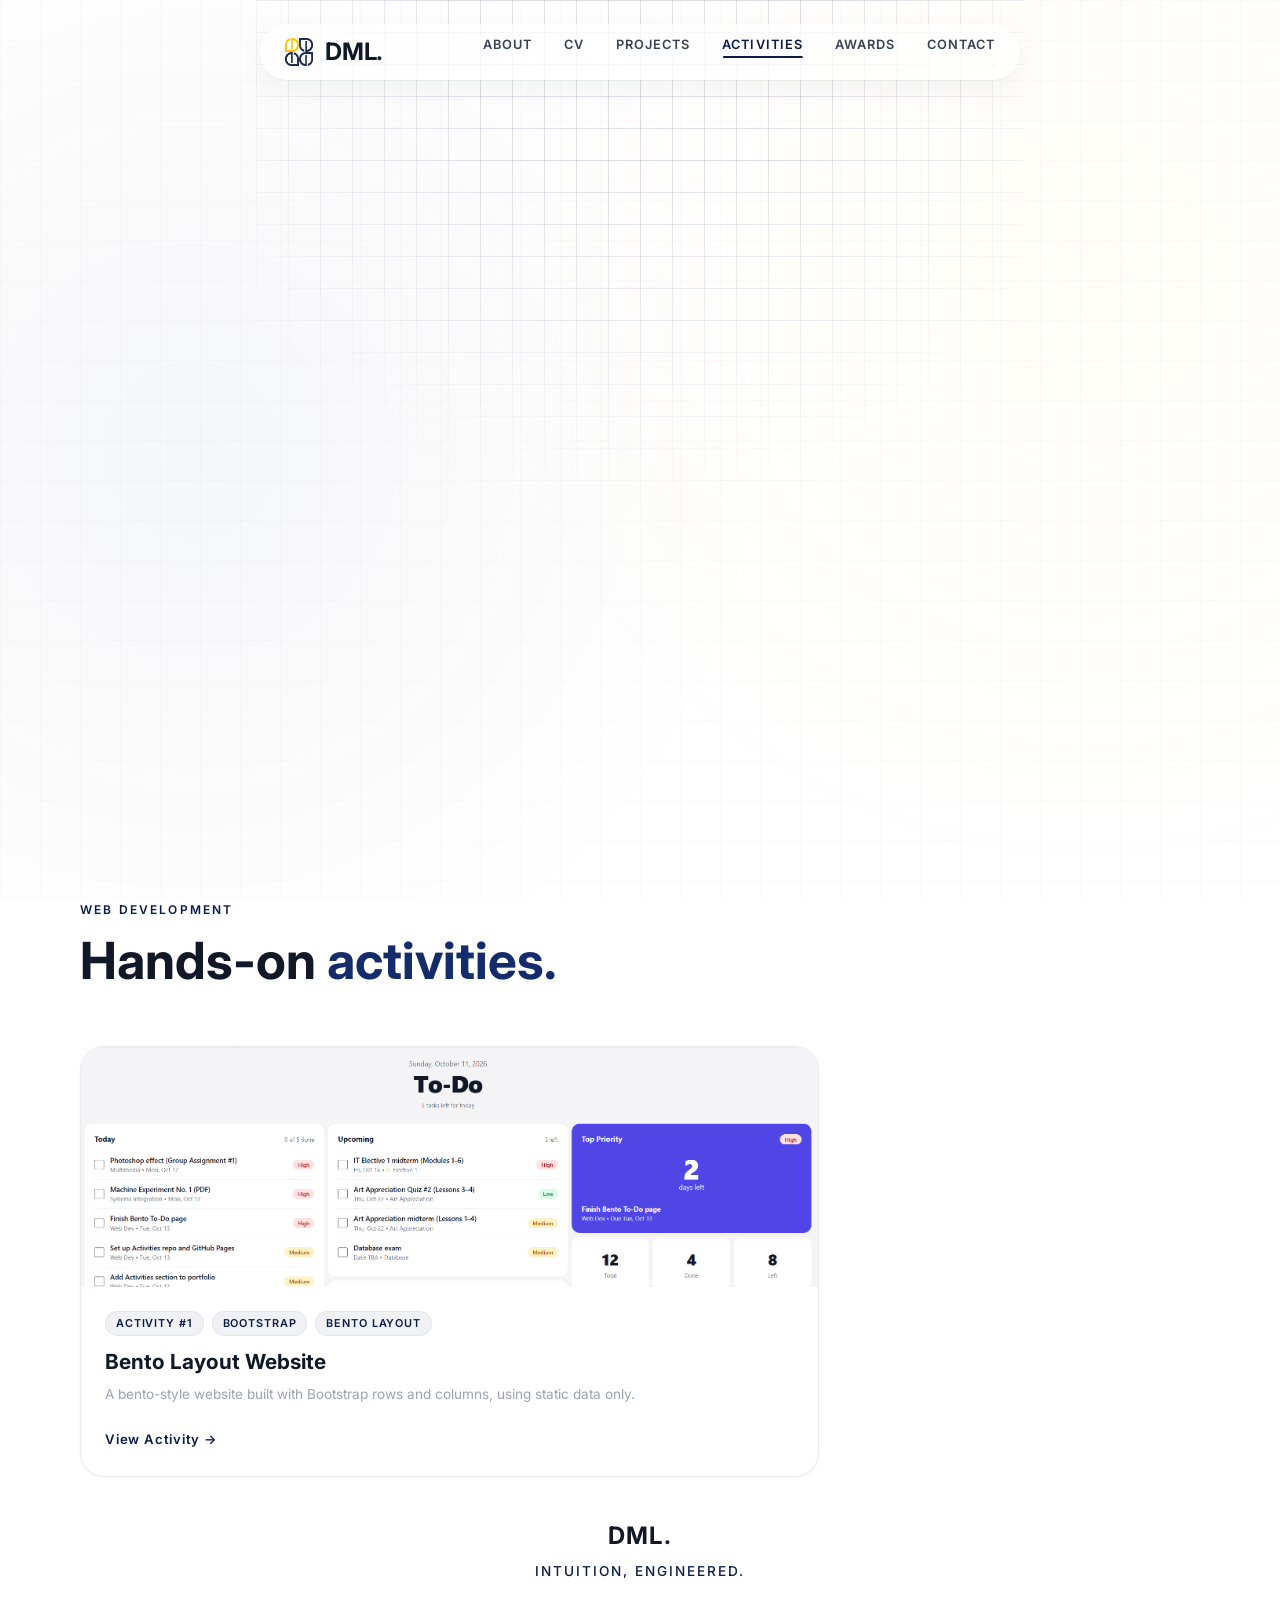
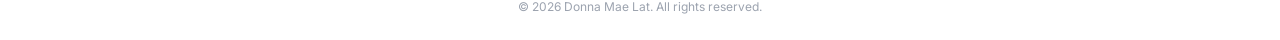
==== activities.html @ 6288c573 "remove unused code" ====
<!DOCTYPE html>
<html lang="en">
<head>
  <meta charset="UTF-8" />
  <meta name="viewport" content="width=device-width, initial-scale=1.0" />
  <link rel="icon" type="image/png" href="assets/img/logo.png">
  <title>Activities — Donna Mae Lat</title>
  <link rel="preconnect" href="https://fonts.googleapis.com" />
  <link rel="preconnect" href="https://fonts.gstatic.com" crossorigin />
  <link href="https://fonts.googleapis.com/css2?family=Inter:wght@300;400;500;600;700&family=Poppins:wght@300;400;500;600&display=swap" rel="stylesheet" />
  <link href="https://cdn.jsdelivr.net/npm/bootstrap@5.3.8/dist/css/bootstrap.min.css" rel="stylesheet" integrity="sha384-sRIl4kxILFvY47J16cr9ZwB07vP4J8+LH7qKQnuqkuIAvNWLzeN8tE5YBujZqJLB" crossorigin="anonymous">
  <link rel="stylesheet" href="assets/css/style.css" />
  <style>
    #activities {
      min-height: 100vh;
      background: transparent;
    }
    #activities .tab-corner-grid {
      height: 100%;
    }
    .footer { border-top: none; }
  </style>
</head>
<body class="fade-in-page">

  <div id="navbar-placeholder"></div>

  

  <!-- Activities Section -->
  <section class="projects" id="activities" style="position: relative; overflow: hidden; padding-top: 188px;"></section>
    <div class="tab-corner-grid grid-top-center"></div>
    <div class="container" style="position: relative; z-index: 1;">
      <div class="section-header text-start reveal-left">
        <p class="section-eyebrow">Web Development</p>
        <h2 class="section-heading">Hands-on <em>activities.</em></h2>
      </div>

      <div class="projects-fan" id="activitiesFan">

        <!-- Activity 1 -->
        <div class="bento-1 project-card-wrap">
          <div class="project-card h-100 reveal-bottom">
            <div class="project-card-img">
                <img src="assets/img/bento-todo.png" alt="Bento To-Do preview" class="w-100 h-100" style="min-height: 220px; object-fit: cover; object-position: top;">
            </div>
            <div class="project-card-body">
              <div class="project-tags">
                <span class="tag">Activity #1</span>
                <span class="tag">Bootstrap</span>
                <span class="tag">Bento Layout</span>
              </div>
              <h3 class="project-title">Bento Layout Website</h3>
              <p class="project-desc">A bento-style website built with Bootstrap rows and columns, using static data only.</p>
              <a href="https://donnamaelat.github.io/web-dev-activities/Bento-Layout/" target="_blank" rel="noopener" class="project-link">View Activity →</a>
              
            </div>
          </div>
        </div>

      </div>

      
    </div>
  </section>

  <footer class="footer">
    <div class="container footer-inner">
      <span class="footer-logo">DML<span>.</span></span>
      <p class="footer-tag">Intuition, Engineered.</p>
      <p class="footer-copy">© 2026 Donna Mae Lat. All rights reserved.</p>
    </div>
  </footer>

  <script src="https://cdn.jsdelivr.net/npm/bootstrap@5.3.8/dist/js/bootstrap.bundle.min.js" integrity="sha384-FKyoEForCGlyvwx9Hj09JcYn3nv7wiPVlz7YYwJrWVcXK/BmnVDxM+D2scQbITxI" crossorigin="anonymous"></script>
  <script src="assets/js/script.js"></script>
</body>
</html>
---- assets/css/style.css ----
:root {
  --bg:          #FFFFFF;
  --bg-2:        #FAFBFC;
  --bg-glass:    rgba(255,255,255,0.8);
  --accent:      #0B1B4A;
  --accent-mid:  #152C6B;
  --accent-dim:  rgba(11,27,74,0.06);
  --accent-glow: rgba(11,27,74,0.12);
  --text:        #111827;
  --text-mid:    #374151;
  --text-muted:  #9CA3AF;
  --border:      rgba(27,58,92,0.10);
  --border-soft: rgba(0,0,0,0.04);
  --shadow-low:  0 1px 3px rgba(0,0,0,0.04);
  --shadow-mid:  0 4px 20px rgba(0,0,0,0.06);
  --shadow-high: 0 12px 40px rgba(0,0,0,0.08);
  --radius-sm:   8px;
  --radius-md:   16px;
  --radius-lg:   24px;
  --radius-xl:   32px;
  --blur:        blur(20px);
  --blur-sm:     blur(10px);
  --font-display:'Inter', 'Poppins', sans-serif;
  --font-body:   'Inter', 'Poppins', sans-serif;
  --ease-out:    cubic-bezier(0.16, 1, 0.3, 1);
  --ease-spring: cubic-bezier(0.34, 1.56, 0.64, 1);
}

*, *::before, *::after { box-sizing: border-box; margin: 0; padding: 0; }
html { scroll-behavior: smooth; font-size: 16px; overflow-x: hidden; }
body {
  background: var(--bg);
  color: var(--text);
  font-family: var(--font-body);
  line-height: 1.6;
}
body::before {
  content: '';
  position: fixed;
  inset: 0;
  z-index: -3;
  background: 
    radial-gradient(circle at 15% 50%, rgba(11, 27, 74, 0.04), transparent 50%),
    radial-gradient(circle at 85% 30%, rgba(250, 204, 21, 0.03), transparent 50%);
  pointer-events: none;
}
body::after {
  content: '';
  position: fixed;
  inset: 0;
  z-index: -2;
  background-image: 
    linear-gradient(rgba(11, 27, 74, 0.02) 1px, transparent 1px),
    linear-gradient(90deg, rgba(11, 27, 74, 0.02) 1px, transparent 1px);
  background-size: 40px 40px;
  pointer-events: none;
}
img { display: block; max-width: 100%; }
a { text-decoration: none; color: inherit; }
ul { list-style: none; }

.container {
  max-width: 1200px;
  margin: 0 auto;
  padding: 0 40px;
}

.btn-primary {
  display: inline-flex;
  align-items: center;
  gap: 8px;
  padding: 14px 32px;
  background: var(--accent);
  color: #fff;
  font-family: var(--font-body);
  font-size: .875rem;
  font-weight: 500;
  letter-spacing: .04em;
  border-radius: var(--radius-sm);
  border: none;
  cursor: pointer;
  transition: all 0.4s cubic-bezier(0.2, 0.8, 0.2, 1);
  box-shadow: 0 4px 16px rgba(10,31,59,.20);
  position: relative;
  overflow: hidden;
}
.btn-primary::after {
  content: '';
  position: absolute;
  top: 0; left: -100%;
  width: 50%; height: 100%;
  background: linear-gradient(to right, rgba(255,255,255,0) 0%, rgba(255,255,255,0.2) 50%, rgba(255,255,255,0) 100%);
  transform: skewX(-25deg);
  transition: all 0.6s ease;
}
.btn-primary:hover::after {
  left: 150%;
}
.btn-primary:hover {
  transform: translateY(-4px) scale(1.02);
  box-shadow: 0 12px 32px rgba(10,31,59,.40);
  background: #132E54;
}
.btn-primary:active { transform: translateY(1px) scale(0.98); }

.btn-ghost {
  display: inline-flex;
  align-items: center;
  gap: 8px;
  padding: 14px 32px;
  background: transparent;
  color: var(--text-mid);
  font-family: var(--font-body);
  font-size: .875rem;
  font-weight: 500;
  letter-spacing: .04em;
  border-radius: var(--radius-sm);
  border: 1.5px solid var(--border);
  cursor: pointer;
  transition: all 0.4s cubic-bezier(0.2, 0.8, 0.2, 1);
  position: relative;
  overflow: hidden;
  z-index: 1;
}
.btn-ghost::before {
  content: '';
  position: absolute;
  top: 0; left: 0; right: 0; bottom: 0;
  background: var(--accent);
  z-index: -1;
  transform: scaleY(0);
  transform-origin: bottom;
  transition: transform 0.4s cubic-bezier(0.2, 0.8, 0.2, 1);
}
.btn-ghost:hover {
  border-color: var(--accent);
  color: #fff;
  transform: translateY(-4px) scale(1.02);
  box-shadow: 0 8px 24px rgba(10,31,59,.20);
}
.btn-ghost:hover::before {
  transform: scaleY(1);
}
.btn-ghost:active { transform: translateY(1px) scale(0.98); }

.btn-full { width: 100%; justify-content: center; }

@media (min-width: 768px) {
  .w-md-auto {
    width: auto !important;
  }
}
@media (max-width: 576px) {
  .btn-primary.w-100,
  .btn-ghost.w-100 {
    justify-content: center;
    text-align: center;
  }
}

.section-eyebrow {
  font-size: .75rem;
  font-weight: 600;
  letter-spacing: .18em;
  text-transform: uppercase;
  color: var(--accent);
  margin-bottom: 12px;
}
.section-heading {
  font-family: var(--font-display);
  font-size: clamp(2rem, 4vw, 3.25rem);
  font-weight: 700;
  line-height: 1.15;
  color: var(--text);
  margin-bottom: 20px;
}
.section-heading em {
  font-style: normal;
  color: var(--accent-mid);
}
.section-sub {
  font-size: 1rem;
  color: var(--text-muted);
  max-width: 520px;
  margin: 0 auto;
}
.section-header {
  text-align: center;
  margin-bottom: 56px;
}

.navbar {
  position: fixed;
  top: 24px;
  left: 50%;
  transform: translateX(-50%);
  width: calc(100% - 48px);
  max-width: 760px;
  z-index: 1000;
  padding: 0 24px;
  height: 56px;
  display: flex;
  align-items: center;
  background: rgba(255, 255, 255, 0.75);
  backdrop-filter: blur(24px);
  -webkit-backdrop-filter: blur(24px);
  border-radius: 100px;
  box-shadow: 0 8px 32px rgba(10, 31, 59, 0.06), 0 1px 2px rgba(10, 31, 59, 0.04);
  border: 1px solid rgba(255, 255, 255, 0.6);
  transition: all .4s cubic-bezier(0.2, 0.8, 0.2, 1);
  box-sizing: border-box;
}
.navbar.scrolled {
  background: rgba(255, 255, 255, 0.9);
  box-shadow: 0 16px 40px rgba(10, 31, 59, 0.08), 0 1px 3px rgba(10, 31, 59, 0.03);
  border: 1px solid rgba(255, 255, 255, 0.8);
}
.nav-inner {
  width: 100%;
  max-width: 100%;
  margin: 0 auto;
  display: flex;
  align-items: center;
  justify-content: space-between;
  overflow: hidden;
}
.nav-logo {
  font-family: var(--font-display);
  font-size: 1.5rem;
  font-weight: 700;
  color: var(--text);
  letter-spacing: -.01em;
  display: flex;
  align-items: center;
  gap: 12px;
}
.nav-logo-img {
  height: 28px;
  width: auto;
  object-fit: contain;
}
.nav-logo-dot { color: var(--accent); }
.nav-links {
  display: flex;
  gap: 32px;
}
.nav-links a {
  font-size: .8rem;
  font-weight: 600;
  letter-spacing: .08em;
  text-transform: uppercase;
  color: var(--text-mid);
  transition: all 0.3s ease;
  position: relative;
}
.nav-links a::after {
  content: '';
  position: absolute;
  bottom: -6px; left: 50%;
  transform: translateX(-50%);
  width: 0; height: 2px;
  background: var(--accent);
  transition: width .3s cubic-bezier(0.2, 0.8, 0.2, 1);
  border-radius: 2px;
}
.nav-links a:hover,
.nav-links a.active {
  color: var(--accent);
}
.nav-links a:hover::after,
.nav-links a.active::after {
  width: 100%;
}
.nav-hamburger {
  display: none;
  flex-direction: column;
  gap: 5px;
  background: none;
  border: none;
  cursor: pointer;
  padding: 4px;
}
.nav-hamburger span {
  display: block;
  width: 24px; height: 2px;
  background: var(--text);
  border-radius: 2px;
  transition: .25s;
}

.mobile-nav {
  position: fixed;
  inset: 0;
  background: var(--bg);
  z-index: 200;
  display: flex;
  flex-direction: column;
  align-items: center;
  justify-content: center;
  gap: 32px;
  transform: translateX(100%);
  transition: transform .4s var(--ease-out);
}
.mobile-nav.open { transform: translateX(0); }
.mobile-nav ul { display: flex; flex-direction: column; align-items: center; gap: 28px; }
.mobile-nav a {
  font-family: var(--font-display);
  font-size: 2rem;
  font-weight: 700;
  color: var(--text);
  transition: color .2s;
}
.mobile-nav a:hover { color: var(--accent); }
.mobile-nav-close {
  position: absolute;
  top: 24px; right: 32px;
  background: none;
  border: none;
  font-size: 1.5rem;
  cursor: pointer;
  color: var(--text-mid);
}

.hero {
  min-height: 100vh;
  padding: 120px 40px 80px;
  position: relative;
  overflow: visible;
  display: flex;
  align-items: center;
  z-index: 100;
  background: var(--bg);
}
.hero-bg-wrapper {
  position: absolute;
  inset: 0;
  overflow: hidden;
  z-index: 0;
  -webkit-mask-image: linear-gradient(to bottom, black 80%, transparent 100%);
  mask-image: linear-gradient(to bottom, black 80%, transparent 100%);
}
.hero-parallax-bg {
  position: absolute;
  inset: -80px;
  background: radial-gradient(ellipse 70% 80% at 15% 90%, rgba(40, 110, 220, 0.15) 0%, rgba(10, 35, 90, 0.08) 50%, transparent 80%);
  will-change: transform;
}
.hero-parallax-bg::after {
  display: none;
}
@keyframes floatOrb {
  0% { transform: translate(-50%, 0) scale(1); }
  100% { transform: translate(-60%, 15%) scale(1.1); }
}

.hero-particles {
  position: absolute;
  inset: 0;
  pointer-events: none;
}
.particle {
  display: none;
}

.hero-content {
  position: relative;
  z-index: 1;
  max-width: 1200px;
  margin: 0 auto;
  width: 100%;
  display: grid;

  align-items: center;
  gap: 64px;
}
.hero-eyebrow {
  font-size: .75rem;
  font-weight: 600;
  letter-spacing: .18em;
  text-transform: uppercase;
  color: var(--accent);
  margin-bottom: 16px;
}
.hero-heading {
  font-family: 'Bebas Neue', var(--font-display);
  font-size: clamp(4.5rem, 10vw, 8.5rem);
  font-weight: 400; 
  line-height: 0.85; 
  text-transform: uppercase;
  color: var(--text);
  margin-bottom: 24px;
  letter-spacing: 0.02em;
}
.hero-heading em {
  font-style: normal;
  color: var(--accent);
}
.hero-sub {
  font-size: 1.05rem;
  color: var(--text-mid);
  max-width: 420px;
  line-height: 1.7;
  margin-bottom: 40px;
}
.hero-ctas {
  display: flex;
  gap: 16px;
  flex-wrap: wrap;
}

.hero-scroll-indicator {
  position: absolute;
  bottom: 40px;
  left: 50%;
  transform: translateX(-50%);
  font-family: var(--font-body);
  font-size: 0.75rem;
  font-weight: 500;
  letter-spacing: 0.15em;
  color: var(--text);
  opacity: 0.3;
  text-transform: uppercase;
  animation: bounceScroll 2s infinite ease-in-out;
  pointer-events: none;
}
@keyframes bounceScroll {
  0%, 100% { transform: translate(-50%, 0); }
  50% { transform: translate(-50%, 8px); }
}

@media (max-width: 991px), (max-height: 780px) {
  .hero-scroll-indicator {
    display: none;
  }
}

.hero-right {
  display: flex;
  justify-content: center;
  align-items: center;
  position: relative;
}
.hero-grid-bg {
  position: absolute;
  top: 50%; left: 45%;
  transform: translate(-50%, -50%);
  width: 110%; height: 90%;
  background-image: 
    linear-gradient(rgba(11, 27, 74, 0.1) 1px, transparent 1px),
    linear-gradient(90deg, rgba(11, 27, 74, 0.1) 1px, transparent 1px);
  background-size: 32px 32px;
  mask-image: radial-gradient(ellipse at center, black 25%, transparent 65%);
  -webkit-mask-image: radial-gradient(ellipse at center, black 25%, transparent 65%);
  pointer-events: none;
  z-index: 0;
}
.hero-corner-grid {
  position: absolute;
  top: 0; right: 0;
  width: 50vw; height: 60vh;
  background-image: 
    linear-gradient(rgba(11, 27, 74, 0.25) 1px, transparent 1px),
    linear-gradient(90deg, rgba(11, 27, 74, 0.25) 1px, transparent 1px);
  background-size: 32px 32px;
  mask-image: radial-gradient(circle at top right, black 15%, transparent 70%);
  -webkit-mask-image: radial-gradient(circle at top right, black 15%, transparent 70%);
  pointer-events: none;
  z-index: 1;
}
.hero-corner-grid-left {
  position: absolute;
  top: 0; left: 0;
  width: 40vw; height: 50vh;
  background-image: 
    linear-gradient(rgba(11, 27, 74, 0.2) 1px, transparent 1px),
    linear-gradient(90deg, rgba(11, 27, 74, 0.2) 1px, transparent 1px);
  background-size: 32px 32px;
  mask-image: radial-gradient(circle at top left, black 15%, transparent 70%);
  -webkit-mask-image: radial-gradient(circle at top left, black 15%, transparent 70%);
  pointer-events: none;
  z-index: 1;
}

.tab-corner-grid {
  position: absolute;
  width: 60vw; height: 70vh;
  background-image: 
    linear-gradient(rgba(11, 27, 74, 0.25) 1px, transparent 1px),
    linear-gradient(90deg, rgba(11, 27, 74, 0.25) 1px, transparent 1px);
  background-size: 32px 32px;
  pointer-events: none;
  z-index: 0;
}
.grid-top-left {
  top: 0; left: 0;
  mask-image: radial-gradient(circle at top left, black 25%, transparent 70%);
  -webkit-mask-image: radial-gradient(circle at top left, black 25%, transparent 70%);
}
.grid-top-center {
  top: 0; left: 50%;
  transform: translateX(-50%);
  mask-image: radial-gradient(circle at top, black 25%, transparent 70%);
  -webkit-mask-image: radial-gradient(circle at top, black 25%, transparent 70%);
  background-image: 
    linear-gradient(rgba(11, 27, 74, 0.12) 1px, transparent 1px),
    linear-gradient(90deg, rgba(11, 27, 74, 0.12) 1px, transparent 1px);
}
.grid-bottom-right {
  bottom: 0; right: 0;
  mask-image: radial-gradient(circle at bottom right, black 15%, transparent 70%);
  -webkit-mask-image: radial-gradient(circle at bottom right, black 15%, transparent 70%);
}
.grid-bottom-left {
  bottom: 0; left: 0;
  mask-image: radial-gradient(circle at bottom left, black 15%, transparent 70%);
  -webkit-mask-image: radial-gradient(circle at bottom left, black 15%, transparent 70%);
}
.grid-center-right {
  top: 50%; right: 0;
  transform: translateY(-50%);
  height: 120vh;
  mask-image: radial-gradient(ellipse at center right, black 10%, transparent 60%);
  -webkit-mask-image: radial-gradient(ellipse at center right, black 10%, transparent 60%);
}
.physics-container {
  position: relative;
  width: 100%;
  height: 500px;
  display: flex;
  justify-content: center;
  align-items: flex-start;
  overflow: visible;
  z-index: 10;
  pointer-events: none;
  transform-origin: top center;
  will-change: transform;
}

@keyframes badgeEntrance {
  0% {
    opacity: 0;
    transform: translateY(-8vh) scale(var(--badge-scale, 1));
  }
  60% {
    opacity: 1;
    transform: translateY(1.5vh) scale(var(--badge-scale, 1));
  }
  100% {
    opacity: 1;
    transform: translateY(0) scale(var(--badge-scale, 1));
  }
}
.badge-entrance {
  animation: badgeEntrance 1s cubic-bezier(0.16, 1, 0.3, 1) 0.5s both;
  animation-fill-mode: both;
}
.physics-container canvas {
  position: absolute;
  top: -200px;
  left: 0px;
  z-index: 1; 
  pointer-events: none;
}

.lace {
  opacity: 1;
  visibility: visible;
  animation-fill-mode: forwards;
  z-index: 1;
  position: absolute;
  top: -200px;
  left: 0px;
}

.lace.animate {
  animation: laceFadeIn 1s cubic-bezier(0.16, 1, 0.3, 1) 0.5s forwards;
}

@keyframes laceFadeIn {
  0% {
    opacity: 0;
  }
  100% {
    opacity: 1;
  }
}
.physical-id-card {
  position: absolute;
  top: 0;
  left: 0;
  width: 250px;
  height: 375px;
  background: radial-gradient(circle at 10% 20%, rgba(18, 97, 163, 1) 0%, transparent 40%),
              radial-gradient(circle at 90% 80%, rgba(26, 172, 219, 1) 0%, transparent 40%),
              linear-gradient(135deg, #061c3b 0%, #020a16 100%);
  border: 8px solid #181818;
  border-radius: 16px;
  box-sizing: border-box;
  box-shadow: 0 20px 40px rgba(10,31,59,0.3), inset 0 2px 10px rgba(0,0,0,0.2);
  display: flex;
  flex-direction: column;
  overflow: hidden;
  z-index: 2;
  cursor: grab;
  user-select: none;
  -webkit-user-drag: none;
  transform-style: preserve-3d;
  will-change: transform;
  pointer-events: auto;
  transform-origin: center center;
}

.physical-id-card::after {
  content: '';
  position: absolute;
  top: -100%; left: -100%; right: -100%; bottom: -100%; 
  background: radial-gradient(circle at center, rgba(255,255,255,0.15) 0%, transparent 50%);
  transform: translate(var(--glare-x, 0%), var(--glare-y, 0%));
  pointer-events: none;
  opacity: 1; 
  mix-blend-mode: color-dodge;
}

.id-card-hole {
  position: absolute;
  top: 8px;
  left: 50%;
  transform: translateX(-50%);
  width: 20px;
  height: 6px;
  background: var(--bg-2);
  box-shadow: inset 0 2px 4px rgba(0,0,0,0.15);
  z-index: 10;
  border-radius: 0;
}
.id-bg-watermark {
  position: absolute;
  top: 10px;
  right: -60px;
  width: 250px;
  opacity: 0.04;
  pointer-events: none;
  z-index: 0;
  transform: rotate(-10deg);
  filter: brightness(0) invert(1);
  mix-blend-mode: overlay;
}
.id-content {
  position: relative;
  z-index: 1;
  width: 100%;
  height: 100%;
  display: flex;
  flex-direction: column;
}
.id-top {
  padding: 35px 0 15px 0;
  display: flex;
  justify-content: center;
  align-items: center;
  background: transparent;
  border: none;
}
.id-top-logo {
  height: 52px;
  width: auto;
  filter: brightness(0) invert(1);
}
.id-middle {
  flex: 1;
  display: flex;
  flex-direction: column;
  align-items: center;
  text-align: center;
  padding: 0 20px;
}
.id-middle h2 {
  font-family: var(--font-display);
  font-size: 1.4rem;
  font-weight: 700;
  color: #FFFFFF;
  margin: 0;
  letter-spacing: -0.01em;
}
.id-divider {
  width: 24px;
  height: 2px;
  background: rgba(255, 255, 255, 0.4);
  margin: 10px 0;
}
.id-middle h3 {
  font-family: var(--font-body);
  font-size: 0.85rem;
  color: #63C1E6;
  font-weight: 600;
  margin: 0 0 16px 0;
}
.id-middle p {
  font-family: var(--font-body);
  font-size: 0.62rem;
  color: rgba(255, 255, 255, 0.85);
  line-height: 1.5;
  font-weight: 500;
  opacity: 0.85;
  margin: 0;
}
.id-footer {
  width: 100%;
  background: transparent;
  position: relative;
  border-top: 1px solid rgba(255, 255, 255, 0.2);
}
.id-footer-content {
  display: flex;
  flex-direction: column;
  align-items: center;
  padding: 16px 0 20px 0;
}
.id-logo {
  font-family: var(--font-display);
  font-size: 1.6rem;
  font-weight: 700;
  color: #FFFFFF;
  margin-bottom: 2px;
  letter-spacing: 0.02em;
  line-height: 1;
}
.id-year {
  font-family: var(--font-body);
  font-size: 0.65rem;
  color: rgba(255, 255, 255, 0.6);
  font-weight: 600;
  margin: 0 0 8px 0;
}
.id-globe-icon {
  margin-bottom: 4px;
}
.id-url {
  font-family: var(--font-body);
  font-size: 0.55rem;
  color: #FFFFFF;
  opacity: 0.8;
  margin: 0;
}
.float-card {
  animation: floatY 4s ease-in-out infinite;
}
@keyframes floatY {
  0%,100% { transform: translateY(0); }
  50%      { transform: translateY(-16px); }
}

.hero-scroll-hint {
  position: absolute;
  bottom: 40px; left: 50%;
  transform: translateX(-50%);
  display: flex;
  flex-direction: column;
  align-items: center;
  gap: 12px;
}
.hero-scroll-hint span {
  font-size: .7rem;
  letter-spacing: .14em;
  text-transform: uppercase;
  color: var(--text-muted);
}
.scroll-line {
  width: 1px; height: 48px;
  background: linear-gradient(to bottom, var(--accent), transparent);
  animation: scrollPulse 2s ease-in-out infinite;
}
@keyframes scrollPulse {
  0%,100% { opacity: 1; transform: scaleY(1); transform-origin: top; }
  50%      { opacity: .4; }
}

.about {
  padding: clamp(64px, 10vw, 120px) 0;
  background: var(--bg-2);
}
.about > .container-fluid {
  max-width: 1200px;
  margin: 0 auto;
}

.about-img-card {
  position: relative;
}
.about-img-frame {
  width: 100%;
  aspect-ratio: 3/4;
  max-width: 380px;
  background: linear-gradient(160deg, var(--bg), var(--bg-2));
  border-radius: var(--radius-lg);
  border: 1.5px solid var(--border);
  box-shadow: var(--shadow-mid);
  display: flex;
  align-items: center;
  justify-content: center;
  overflow: hidden;
}
@media (max-width: 767.98px) {
  .about-img-frame {
    max-width: 280px;
  }
}
.about-img-initials {
  font-family: var(--font-display);
  font-size: 5rem;
  font-weight: 700;
  color: var(--accent);
  opacity: .25;
}
.about-photo {
  width: 100%;
  height: 100%;
  object-fit: cover;
  object-position: center 5%;
  display: block;
}
.about-img-tag {
  position: absolute;
  bottom: -18px; right: 20px;
  padding: 10px 20px;
  background: var(--accent);
  color: #fff;
  border-radius: var(--radius-sm);
  font-size: .75rem;
  font-weight: 600;
  letter-spacing: .08em;
  box-shadow: var(--shadow-low);
}
.about-body {
  font-size: clamp(0.875rem, 1.5vw, 0.975rem);
  color: var(--text-mid);
  line-height: 1.8;
}
.about-stats {
  display: flex;
  flex-wrap: wrap;
  gap: 16px;
  background: rgba(255, 255, 255, 0.5);
  backdrop-filter: blur(20px);
  -webkit-backdrop-filter: blur(20px);
  border: 1px solid rgba(255, 255, 255, 0.8);
  border-radius: 24px;
  box-shadow: 0 8px 32px rgba(10, 31, 59, 0.05);
  justify-content: center;
}
@media (min-width: 768px) {
  .about-stats {
    justify-content: flex-start;
  }
}
.stat-item {
  flex: 1;
  display: flex;
  flex-direction: column;
  gap: 8px;
  position: relative;
}
.stat-item:not(:last-child)::after {
  content: '';
  position: absolute;
  right: -8px; top: 15%;
  height: 70%; width: 1px;
  background: rgba(10, 31, 59, 0.1);
}
.stat-num {
  font-family: var(--font-display);
  font-size: 2.75rem;
  font-weight: 700;
  background: linear-gradient(135deg, var(--accent), var(--text));
  -webkit-background-clip: text;
  background-clip: text;
  -webkit-text-fill-color: transparent;
  line-height: 1;
  letter-spacing: -0.02em;
}
.stat-label {
  font-size: .7rem;
  font-weight: 600;
  letter-spacing: .12em;
  text-transform: uppercase;
  color: var(--text-mid);
}

.skills {
  padding: 120px 0;
  overflow: hidden;
}
.keyboard-wrap {
  display: flex;
  justify-content: center;
  transform: translateX(-28%); 
  margin-bottom: 80px;
  perspective: 1000px;
}
.keyboard-3d-scene {
  transform: rotateX(55deg) rotateZ(-40deg);
  padding: 20px;
  background: rgba(0, 0, 0, 0.05);
  border-radius: var(--radius-lg);
  box-shadow: 20px 20px 60px rgba(0,0,0,0.05), -20px -20px 60px rgba(255,255,255,0.5);
  transition: transform 0.5s ease;
  user-select: none; 
  -webkit-user-select: none;
}
.keyboard {
  display: flex;
  flex-direction: column;
  gap: 14px;
}
.key-row {
  display: flex;
  gap: 14px;
  justify-content: center;
  position: relative;
}

.key-row:nth-child(1) { z-index: 1; }
.key-row:nth-child(2) { z-index: 2; }
.key-row:nth-child(3) { z-index: 3; }
.key-row:nth-child(4) { z-index: 4; }
.key-row:nth-child(5) { z-index: 5; }

.key {
  position: relative;
  min-width: 76px;
  height: 76px;
  padding: 0;
  display: flex;
  align-items: center;
  justify-content: center;
  border-radius: 8px;
  user-select: none;
  -webkit-user-select: none;
  cursor: pointer; 
  transition: transform 0.1s cubic-bezier(0.4, 0.0, 0.2, 1), box-shadow 0.1s cubic-bezier(0.4, 0.0, 0.2, 1);
  pointer-events: auto; 
  flex-shrink: 0; 
}

.key::after {
  content: '';
  position: absolute;
  top: 0; right: 0; bottom: -16px; left: -16px;
  z-index: -1;
  border-radius: 8px;
  background: transparent;
}
.key:active::after,
.key.pressed::after {
  top: -14px; right: -14px;
}

.key:nth-child(1) { z-index: 5; }
.key:nth-child(2) { z-index: 4; }
.key:nth-child(3) { z-index: 3; }
.key:nth-child(4) { z-index: 2; }
.key:nth-child(5) { z-index: 1; }

.key::before {
  content: '';
  position: absolute;
  top: 4px; left: 6px; right: 6px; bottom: 8px;
  border-radius: 6px;
  background: inherit;
  filter: brightness(1.15); 
  box-shadow: inset 0 3px 6px rgba(255,255,255,0.2), inset 0 -3px 6px rgba(0,0,0,0.15);
}

.key-label {
  position: relative;
  font-family: var(--font-display);
  font-size: 1.2rem;
  font-weight: 900;
  color: #fff;
  white-space: nowrap;
  z-index: 2;
  margin-top: -2px; 
}

.key-wide .key-label, .key-space .key-label {
  font-size: 0.95rem;
}
.key[data-skill="UI/UX Design"] .key-label,
.key[data-skill="Graphic Design"] .key-label,
.key[data-skill="ERD Modeling"] .key-label,
.key[data-skill="Branding"] .key-label {
  font-size: 0.8rem;
}

.key-wide { min-width: 130px; }
.key-space { min-width: 220px; }

.key-orange { background: #FF5E00; box-shadow: -1px 1px 0 #C94A00, -2px 2px 0 #C94A00, -3px 3px 0 #C94A00, -4px 4px 0 #C94A00, -5px 5px 0 #C94A00, -6px 6px 0 #C94A00, -7px 7px 0 #C94A00, -8px 8px 0 #C94A00, -9px 9px 0 #C94A00, -10px 10px 0 #C94A00, -11px 11px 0 #C94A00, -12px 12px 0 #C94A00, -13px 13px 0 #C94A00, -14px 14px 0 #C94A00, -15px 15px 0 #C94A00, -16px 16px 0 #C94A00, -25px 25px 25px rgba(0,0,0,0.3); }
.key-blue   { background: #00A6FF; box-shadow: -1px 1px 0 #0081C6, -2px 2px 0 #0081C6, -3px 3px 0 #0081C6, -4px 4px 0 #0081C6, -5px 5px 0 #0081C6, -6px 6px 0 #0081C6, -7px 7px 0 #0081C6, -8px 8px 0 #0081C6, -9px 9px 0 #0081C6, -10px 10px 0 #0081C6, -11px 11px 0 #0081C6, -12px 12px 0 #0081C6, -13px 13px 0 #0081C6, -14px 14px 0 #0081C6, -15px 15px 0 #0081C6, -16px 16px 0 #0081C6, -25px 25px 25px rgba(0,0,0,0.3); }
.key-red    { background: #FF2E2E; box-shadow: -1px 1px 0 #C92424, -2px 2px 0 #C92424, -3px 3px 0 #C92424, -4px 4px 0 #C92424, -5px 5px 0 #C92424, -6px 6px 0 #C92424, -7px 7px 0 #C92424, -8px 8px 0 #C92424, -9px 9px 0 #C92424, -10px 10px 0 #C92424, -11px 11px 0 #C92424, -12px 12px 0 #C92424, -13px 13px 0 #C92424, -14px 14px 0 #C92424, -15px 15px 0 #C92424, -16px 16px 0 #C92424, -25px 25px 25px rgba(0,0,0,0.3); }
.key-green  { background: #00B84D; box-shadow: -1px 1px 0 #00913C, -2px 2px 0 #00913C, -3px 3px 0 #00913C, -4px 4px 0 #00913C, -5px 5px 0 #00913C, -6px 6px 0 #00913C, -7px 7px 0 #00913C, -8px 8px 0 #00913C, -9px 9px 0 #00913C, -10px 10px 0 #00913C, -11px 11px 0 #00913C, -12px 12px 0 #00913C, -13px 13px 0 #00913C, -14px 14px 0 #00913C, -15px 15px 0 #00913C, -16px 16px 0 #00913C, -25px 25px 25px rgba(0,0,0,0.3); }
.key-purple { background: #8E2DE2; box-shadow: -1px 1px 0 #7023B3, -2px 2px 0 #7023B3, -3px 3px 0 #7023B3, -4px 4px 0 #7023B3, -5px 5px 0 #7023B3, -6px 6px 0 #7023B3, -7px 7px 0 #7023B3, -8px 8px 0 #7023B3, -9px 9px 0 #7023B3, -10px 10px 0 #7023B3, -11px 11px 0 #7023B3, -12px 12px 0 #7023B3, -13px 13px 0 #7023B3, -14px 14px 0 #7023B3, -15px 15px 0 #7023B3, -16px 16px 0 #7023B3, -25px 25px 25px rgba(0,0,0,0.3); }
.key-teal   { background: #00E5FF; box-shadow: -1px 1px 0 #00B4C9, -2px 2px 0 #00B4C9, -3px 3px 0 #00B4C9, -4px 4px 0 #00B4C9, -5px 5px 0 #00B4C9, -6px 6px 0 #00B4C9, -7px 7px 0 #00B4C9, -8px 8px 0 #00B4C9, -9px 9px 0 #00B4C9, -10px 10px 0 #00B4C9, -11px 11px 0 #00B4C9, -12px 12px 0 #00B4C9, -13px 13px 0 #00B4C9, -14px 14px 0 #00B4C9, -15px 15px 0 #00B4C9, -16px 16px 0 #00B4C9, -25px 25px 25px rgba(0,0,0,0.3); }
.key-teal .key-label { color: #0A152A; text-shadow: none; }
.key-black  { background: #1B1B1B; box-shadow: -1px 1px 0 #0F0F0F, -2px 2px 0 #050505, -3px 3px 0 #050505, -4px 4px 0 #050505, -5px 5px 0 #050505, -6px 6px 0 #050505, -7px 7px 0 #050505, -8px 8px 0 #050505, -9px 9px 0 #050505, -10px 10px 0 #050505, -11px 11px 0 #050505, -12px 12px 0 #050505, -13px 13px 0 #050505, -14px 14px 0 #050505, -15px 15px 0 #050505, -16px 16px 0 #050505, -25px 25px 25px rgba(0,0,0,0.5); }

.key:hover {
  z-index: 100;
}
.key:hover::before {
  filter: brightness(1.3);
  transition: filter 0.15s ease;
}

.key:active,
.key.pressed {
  transform: translate(-14px, 14px); 
  z-index: 100;
}
.key-orange:active, .key-orange.pressed { box-shadow: -1px 1px 0 #C94A00, -2px 2px 0 #C94A00, -4px 4px 8px rgba(0,0,0,0.4); }
.key-blue:active, .key-blue.pressed   { box-shadow: -1px 1px 0 #0081C6, -2px 2px 0 #0081C6, -4px 4px 8px rgba(0,0,0,0.4); }
.key-red:active, .key-red.pressed    { box-shadow: -1px 1px 0 #C92424, -2px 2px 0 #C92424, -4px 4px 8px rgba(0,0,0,0.4); }
.key-green:active, .key-green.pressed  { box-shadow: -1px 1px 0 #00913C, -2px 2px 0 #00913C, -4px 4px 8px rgba(0,0,0,0.4); }
.key-purple:active, .key-purple.pressed { box-shadow: -1px 1px 0 #7023B3, -2px 2px 0 #7023B3, -4px 4px 8px rgba(0,0,0,0.4); }
.key-teal:active, .key-teal.pressed   { box-shadow: -1px 1px 0 #00B4C9, -2px 2px 0 #00B4C9, -4px 4px 8px rgba(0,0,0,0.4); }
.key-black:active, .key-black.pressed  { box-shadow: -1px 1px 0 #0F0F0F, -2px 2px 0 #050505, -4px 4px 8px rgba(0,0,0,0.5); }

.key.selected::after {
  content: '';
  position: absolute;
  inset: -4px;
  border: 3px solid #00A6FF;
  border-radius: 16px;
  pointer-events: none;
  transform: translateZ(5px);
}

.skill-panel {
  max-width: 760px;
  margin: 0 auto;
  min-height: 110px;
  padding: 32px 40px;
  border-radius: var(--radius-lg);
  background: rgba(255, 255, 255, 0.6);
  backdrop-filter: blur(24px);
  -webkit-backdrop-filter: blur(24px);
  border: 1px solid rgba(255, 255, 255, 0.9);
  box-shadow: 
    0 12px 40px rgba(10, 31, 59, 0.08),
    inset 3px 0 4px -1px rgba(59, 130, 246, 0.7);
  display: flex;
  align-items: center;
  transition: all 0.3s ease;
  position: relative;
  overflow: hidden;
}
.skill-panel::before {
  content: '';
  position: absolute;
  top: 0; bottom: 0; left: -10px;
  width: 50px;
  background: rgba(59, 130, 246, 0.5);
  filter: blur(18px);
  z-index: 0;
  pointer-events: none;
}
.skill-panel-inner { 
  width: 100%; 
  position: relative;
  z-index: 2;
}
.skill-panel-idle {
  display: flex;
  align-items: center;
  justify-content: center;
  width: 100%;
}
.skill-panel-hint {
  font-size: .85rem;
  letter-spacing: .08em;
  color: var(--text-muted);
}
.skill-panel-active {
  display: flex;
  align-items: center;
  justify-content: space-between;
  gap: 32px;
  width: 100%;
}
.skill-name {
  font-family: var(--font-display);
  font-size: 1.7rem;
  font-weight: 800;
  background: linear-gradient(135deg, var(--accent) 0%, #3B82F6 100%);
  -webkit-background-clip: text;
  background-clip: text;
  -webkit-text-fill-color: transparent;
  margin-bottom: 8px;
}
.skill-desc {
  font-size: 0.95rem;
  color: var(--text-mid);
  line-height: 1.6;
  max-width: 380px;
}
.skill-panel-right {
  flex-shrink: 0;
  display: flex;
  flex-direction: column;
  align-items: flex-end;
  gap: 10px;
  min-width: 180px;
}
.skill-bar-wrap {
  display: flex;
  align-items: center;
  gap: 10px;
  width: 100%;
}
.skill-bar-track {
  flex: 1;
  height: 8px;
  background: rgba(10, 31, 59, 0.05);
  border-radius: 4px;
  overflow: hidden;
  box-shadow: inset 0 1px 3px rgba(0,0,0,0.05);
}
.skill-bar-fill {
  height: 100%;
  background: linear-gradient(90deg, #3B82F6, var(--accent));
  border-radius: 4px;
  width: 0%;
  transition: width 0.8s cubic-bezier(0.16, 1, 0.3, 1);
  box-shadow: 0 0 10px rgba(59, 130, 246, 0.4);
}
.skill-bar-pct {
  font-size: .85rem;
  font-weight: 700;
  color: var(--accent);
  white-space: nowrap;
}
.skill-category {
  font-size: 0.72rem;
  font-weight: 700;
  letter-spacing: 0.15em;
  text-transform: uppercase;
  color: #ffffff;
  background: var(--accent);
  padding: 6px 16px;
  border-radius: 20px;
  box-shadow: 0 4px 12px rgba(10, 31, 59, 0.15);
}

.projects {
  padding: 120px 0;
  background: var(--bg-2);
}
.projects-fan {
  display: grid;
  grid-template-columns: repeat(12, 1fr);
  gap: 24px;
}
.bento-1 { grid-column: span 8; }
.bento-2 { grid-column: span 4; }
.bento-3 { grid-column: span 5; }
.bento-4 { grid-column: span 7; }
.bento-5 { grid-column: span 7; }
.bento-6 { grid-column: span 5; }
.bento-7 { grid-column: 3 / span 8; }

@media (max-width: 991px) {
  .projects-fan {
    grid-template-columns: 1fr;
  }
  .bento-1, .bento-2, .bento-3, .bento-4, .bento-5, .bento-6, .bento-7 {
    grid-column: span 1;
  }
}

.project-card {
  background: var(--bg-glass);
  backdrop-filter: var(--blur);
  -webkit-backdrop-filter: var(--blur);
  border: 1.5px solid var(--border);
  border-radius: var(--radius-lg);
  overflow: hidden;
  box-shadow: var(--shadow-low);
  transition: all 0.5s cubic-bezier(0.2, 0.8, 0.2, 1);
  cursor: default;
  position: relative;
}
.project-card::before {
  content: '';
  position: absolute;
  top: 0; left: 0; right: 0; bottom: 0;
  border-radius: var(--radius-lg);
  box-shadow: inset 0 0 0 1.5px transparent;
  transition: box-shadow 0.5s cubic-bezier(0.2, 0.8, 0.2, 1);
  pointer-events: none;
  z-index: 10;
}
.project-card:hover {
  transform: translateY(-8px);
  box-shadow: 0 16px 40px rgba(0,0,0,0.15), 0 8px 24px rgba(0,0,0,0.10);
  border-color: rgba(0,0,0,0.2);
}
.project-card:hover::before {
  box-shadow: inset 0 0 0 1.5px rgba(0,0,0,0.1);
}

.project-card-img {
  width: 100%;
  height: 240px;
  object-fit: cover;
  transition: transform 0.6s cubic-bezier(0.2, 0.8, 0.2, 1);
}
.project-card-img-placeholder {
  width: 100%;
  height: 100%;
  display: flex;
  align-items: center;
  justify-content: center;
  font-size: 3rem;
  transition: transform 0.6s cubic-bezier(0.2, 0.8, 0.2, 1);
}
.project-card:hover .project-card-img,
.project-card:hover .project-card-img-placeholder {
  transform: scale(1.05);
}
.pc1 { background: linear-gradient(135deg, #1B3A5C15, #1B3A5C30); }
.pc2 { background: linear-gradient(135deg, #2A5A8C15, #2A5A8C30); }
.pc3 { background: linear-gradient(135deg, #3A6EA520, #3A6EA540); }
.pc4 { background: linear-gradient(135deg, #1B3A5C10, #2A5A8C25); }
.pc5 { background: linear-gradient(135deg, #21406015, #21406030); }
.pc6 { background: linear-gradient(135deg, #2F5C8F15, #2F5C8F30); }
.pc7 { background: linear-gradient(135deg, #19385515, #19385530); }

.project-card-body {
  padding: 24px;
  text-align: left;
}
.project-tags {
  display: flex;
  gap: 8px;
  flex-wrap: wrap;
  margin-bottom: 12px;
}
.tag {
  font-size: .68rem;
  font-weight: 600;
  letter-spacing: .08em;
  text-transform: uppercase;
  color: var(--accent);
  padding: 3px 10px;
  border: 1px solid var(--accent-dim);
  border-radius: 20px;
  background: var(--accent-dim);
}
.project-title {
  font-family: var(--font-display);
  font-size: 1.3rem;
  font-weight: 700;
  color: var(--text);
  margin-bottom: 8px;
  line-height: 1.3;
}
.project-desc {
  font-size: .85rem;
  color: var(--text-muted);
  line-height: 1.65;
  margin-bottom: 20px;
}
.project-link {
  font-size: .82rem;
  font-weight: 600;
  letter-spacing: .06em;
  color: var(--accent);
  transition: gap .2s;
  display: inline-flex;
  gap: 4px;
  align-items: center;
}
.project-link:hover { gap: 8px; }

.contact {
  padding: 120px 0;
  position: relative;
  overflow: hidden;
}
.contact-shapes {
  display: none;
}
.shape {
  position: absolute;
  border-radius: 50%;
  filter: blur(60px);
  opacity: .18;
}
.shape-1 {
  width: 400px; height: 400px;
  top: -100px; left: -80px;
  background: var(--accent);
  animation: shapeFloat 10s ease-in-out infinite;
}
.shape-2 {
  width: 300px; height: 300px;
  bottom: -80px; right: -60px;
  background: #2A5A8C;
  animation: shapeFloat 13s 3s ease-in-out infinite;
}
.shape-3 {
  width: 200px; height: 200px;
  top: 50%; left: 60%;
  background: #3A6EA5;
  animation: shapeFloat 8s 1.5s ease-in-out infinite;
}
@keyframes shapeFloat {
  0%,100% { transform: translate(0,0) scale(1); }
  33%      { transform: translate(30px,-20px) scale(1.05); }
  66%      { transform: translate(-20px,15px) scale(.95); }
}

.contact-wrap {
  max-width: 900px;
  margin: 0 auto;
  align-items: center;
}
.contact-sub {
  font-size: .95rem;
  color: var(--text-muted);
  line-height: 1.75;
  margin-top: 16px;
  max-width: 340px;
}

.contact-form {
  display: flex;
  flex-direction: column;
  gap: 20px;
  padding: 40px;
  background: rgba(255, 255, 255, 0.5);
  backdrop-filter: blur(20px);
  -webkit-backdrop-filter: blur(20px);
  border: 1px solid rgba(255, 255, 255, 0.8);
  border-radius: 24px;
  box-shadow: 0 8px 32px rgba(10, 31, 59, 0.05);
}

.contact-info {
  margin-top: 32px;
  display: flex;
  flex-direction: column;
  gap: 20px;
}
.info-item {
  display: flex;
  flex-direction: column;
  gap: 6px;
}
.info-label {
  font-size: 0.72rem;
  text-transform: uppercase;
  letter-spacing: 0.12em;
  color: var(--text-muted);
  font-weight: 600;
}
.info-value {
  font-size: 0.95rem;
  color: var(--text);
  font-weight: 500;
  text-decoration: none;
  line-height: 1.5;
  transition: color 0.2s ease;
}
.info-value[href]:hover {
  color: var(--accent);
}
.form-group {
  display: flex;
  flex-direction: column;
  gap: 8px;
}
.form-group label {
  font-size: .75rem;
  font-weight: 600;
  letter-spacing: .08em;
  text-transform: uppercase;
  color: var(--text-muted);
}
.form-group input,
.form-group textarea {
  padding: 14px 18px;
  background: rgba(255, 255, 255, 0.7);
  border: 1px solid rgba(10, 31, 59, 0.1);
  border-radius: var(--radius-sm);
  font-family: var(--font-body);
  font-size: .9rem;
  color: var(--text);
  outline: none;
  resize: vertical;
  transition: all 0.3s ease;
}
.form-group input::placeholder,
.form-group textarea::placeholder { color: var(--text-muted); opacity: 0.7; }
.form-group input:focus,
.form-group textarea:focus {
  background: #ffffff;
  border-color: var(--accent);
  box-shadow: inset 0 0 0 1px var(--accent);
}

.contact-socials {
  margin-top: 48px;
  display: flex;
  gap: 16px;
}
.contact-social-link {
  display: flex;
  align-items: center;
  justify-content: center;
  width: 50px;
  height: 50px;
  border-radius: 50%;
  background: var(--bg-2);
  color: var(--text-mid);
  border: 1px solid var(--border);
  transition: all 0.3s cubic-bezier(0.4, 0, 0.2, 1);
}
.contact-social-link:hover {
  background: var(--accent);
  color: #ffffff;
  transform: translateY(-4px);
  box-shadow: var(--shadow-mid);
  border-color: var(--accent);
}

.form-status {
  font-size: .85rem;
  text-align: center;
  min-height: 1.4em;
  color: var(--accent);
  font-weight: 500;
}

.footer {
  padding: 40px 0 24px;
  background: var(--bg);
  border-top: 1px solid rgba(10, 31, 59, 0.05);
}
.footer-inner {
  display: flex;
  flex-direction: column;
  align-items: center;
  justify-content: center;
  gap: 6px;
  text-align: center;
}
.footer-logo {
  font-family: var(--font-display);
  font-size: 1.5rem;
  font-weight: 700;
  color: var(--text);
  letter-spacing: 0.05em;
}
.footer-logo span { color: var(--accent); }
.footer-tag {
  font-size: .85rem;
  font-weight: 500;
  letter-spacing: .15em;
  text-transform: uppercase;
  color: var(--accent);
  margin: 0;
}
.footer-copy {
  font-size: .75rem;
  color: var(--text-muted);
  margin: 0;
  margin-top: 8px;
}

.reveal {
  opacity: 0;
  transform: translateY(20px);
  filter: blur(8px);
  transition: opacity 1.2s cubic-bezier(0.16, 1, 0.3, 1), transform 1.2s cubic-bezier(0.16, 1, 0.3, 1), filter 1.2s cubic-bezier(0.16, 1, 0.3, 1);
}
.reveal-left {
  opacity: 0;
  transform: translateX(-100vw);
  transition: opacity 1.2s cubic-bezier(0.16, 1, 0.3, 1), transform 1.2s cubic-bezier(0.16, 1, 0.3, 1);
  transition-delay: var(--delay, 0s);
}
.reveal-bottom {
  opacity: 0;
  transform: translateY(40px);
  transition: opacity 1.2s cubic-bezier(0.16, 1, 0.3, 1), transform 1.2s cubic-bezier(0.16, 1, 0.3, 1);
  transition-delay: var(--delay, 0s);
}
.reveal-right {
  opacity: 0;
  transform: translateX(40px);
  transition: opacity 1.2s cubic-bezier(0.16, 1, 0.3, 1), transform 1.2s cubic-bezier(0.16, 1, 0.3, 1);
  transition-delay: var(--delay, 0s);
}
.revealed {
  opacity: 1 !important;
  transform: translate(0,0) !important;
}

@media (max-width: 991px) {
  .hero-content {
    grid-template-columns: 1fr;
    text-align: center;
    gap: 48px;
  }
  .hero-right { order: -1; }
  .hero-sub { margin: 0 auto 40px; }
  .hero-ctas { justify-content: center; }

  .about-image-col { order: -1; }

  .navbar { padding: 0 16px; width: calc(100% - 32px); top: 16px; }
  .nav-links { display: none; }
  .nav-hamburger { display: flex; }
  .nav-logo { font-size: 1.25rem; gap: 8px; }
  .nav-logo-img { height: 24px; }

  .keyboard-3d-scene { transform: rotateX(55deg) rotateZ(-40deg) scale(0.85); }
  .key-space { min-width: 180px; }

  .physics-container {
    --badge-scale: 0.85;
    transform: scale(0.85);
    height: 55vh;
    max-height: 440px;
  }
}

@media (max-width: 600px) {
  .container { padding: 0 20px; }
  .hero { padding: 100px 20px 60px; }
  .hero-heading { font-size: 2.8rem; }

  .about, .skills, .projects, .contact { padding: 80px 0; }

  .keyboard-wrap {
    height: 250px;
    margin-bottom: 75px;
    margin-top: -20px;
    transform: translateX(-34%);
  }
  .keyboard-3d-scene {
    transform: rotateX(55deg) rotateZ(-40deg) scale(0.68);
  }
  .key-space { min-width: 140px; }
  .key-wide { min-width: 100px; }

  .about-stats { gap: 12px; }
  .stat-num { font-size: 2rem; }
  .stat-label { font-size: .65rem; }
  .skill-panel {
    padding: 20px 24px;
    min-height: auto;
  }
  .skill-panel-active {
    flex-direction: column;
    align-items: flex-start;
    gap: 16px;
  }
  .skill-name {
    font-size: 1.4rem;
    margin-bottom: 4px;
  }
  .skill-desc {
    font-size: 0.85rem;
    line-height: 1.5;
  }
  .skill-panel-right {
    min-width: unset;
    width: 100%;
    align-items: flex-start;
    gap: 12px;
  }
  .skill-bar-wrap { width: 100%; }

  .footer-inner { flex-direction: column; align-items: center; text-align: center; }

  .physics-container {
    --badge-scale: 0.65;
    transform: scale(0.65);
    height: 45vh;
    max-height: 350px;
  }
  .hero-right {
    margin-top: -5vh;
    margin-bottom: -8vh;
  }
}

@media (max-width: 576px) {
  .physics-container {
    --badge-scale: 0.6;
    transform: scale(0.6);
    height: 42vh;
    max-height: 320px;
  }
  .hero-right {
    margin-top: -6vh;
    margin-bottom: -10vh;
  }
}

@media (max-width: 420px) {
  .keyboard-wrap {
    height: 190px;
    margin-bottom: 60px;
    margin-top: -30px;
    transform: translateX(-36%);
  }
  .keyboard-3d-scene {
    transform: rotateX(55deg) rotateZ(-40deg) scale(0.55);
  }
  .physics-container {
    --badge-scale: 0.5;
    transform: scale(0.5);
    height: 38vh;
    max-height: 280px;
  }
  .hero-right {
    margin-top: -8vh;
    margin-bottom: -12vh;
  }
}

@media (prefers-reduced-motion: reduce) {
  *, *::before, *::after {
    animation-duration: .01ms !important;
    transition-duration: .01ms !important;
  }
}

.glass-modal {
  background: var(--bg-glass);
  backdrop-filter: var(--blur);
  -webkit-backdrop-filter: var(--blur);
  border: 1.5px solid var(--border);
  border-radius: var(--radius-lg);
  box-shadow: var(--shadow-high);
}
.modal-backdrop.show {
  opacity: 0.6;
}

#modalImageContainer {
  transition: all 0.4s cubic-bezier(0.2, 0.8, 0.2, 1);
}
#modalImageContainer.zoomed {
  height: auto !important;
  max-height: 75vh !important;
  overflow-y: auto !important;
  overflow-x: hidden !important;
}
#modalImageContainer.zoomed img {
  height: auto !important;
  width: 100% !important;
  object-fit: unset !important;
}
#modalImageContainer.zoomed .carousel,
#modalImageContainer.zoomed .carousel-inner,
#modalImageContainer.zoomed .carousel-item {
  height: auto !important;
}

/* --- CUSTOM SCROLLBAR --- */
::-webkit-scrollbar {
  width: 8px;
}
::-webkit-scrollbar-track {
  background: #020a16;
}
::-webkit-scrollbar-thumb {
  background: #1aacdb;
  border-radius: 4px;
}
::-webkit-scrollbar-thumb:hover {
  background: #1261a3;
}

/* --- PAGE TRANSITION --- */
.fade-in-page {
  animation: pageFadeIn 0.8s cubic-bezier(0.2, 0.8, 0.2, 1) forwards;
  opacity: 0;
}

@keyframes pageFadeIn {
  from {
    opacity: 0;
  }
  to {
    opacity: 1;
  }
}

.glass-modal .project-desc {
  color: var(--text-mid) !important;
}
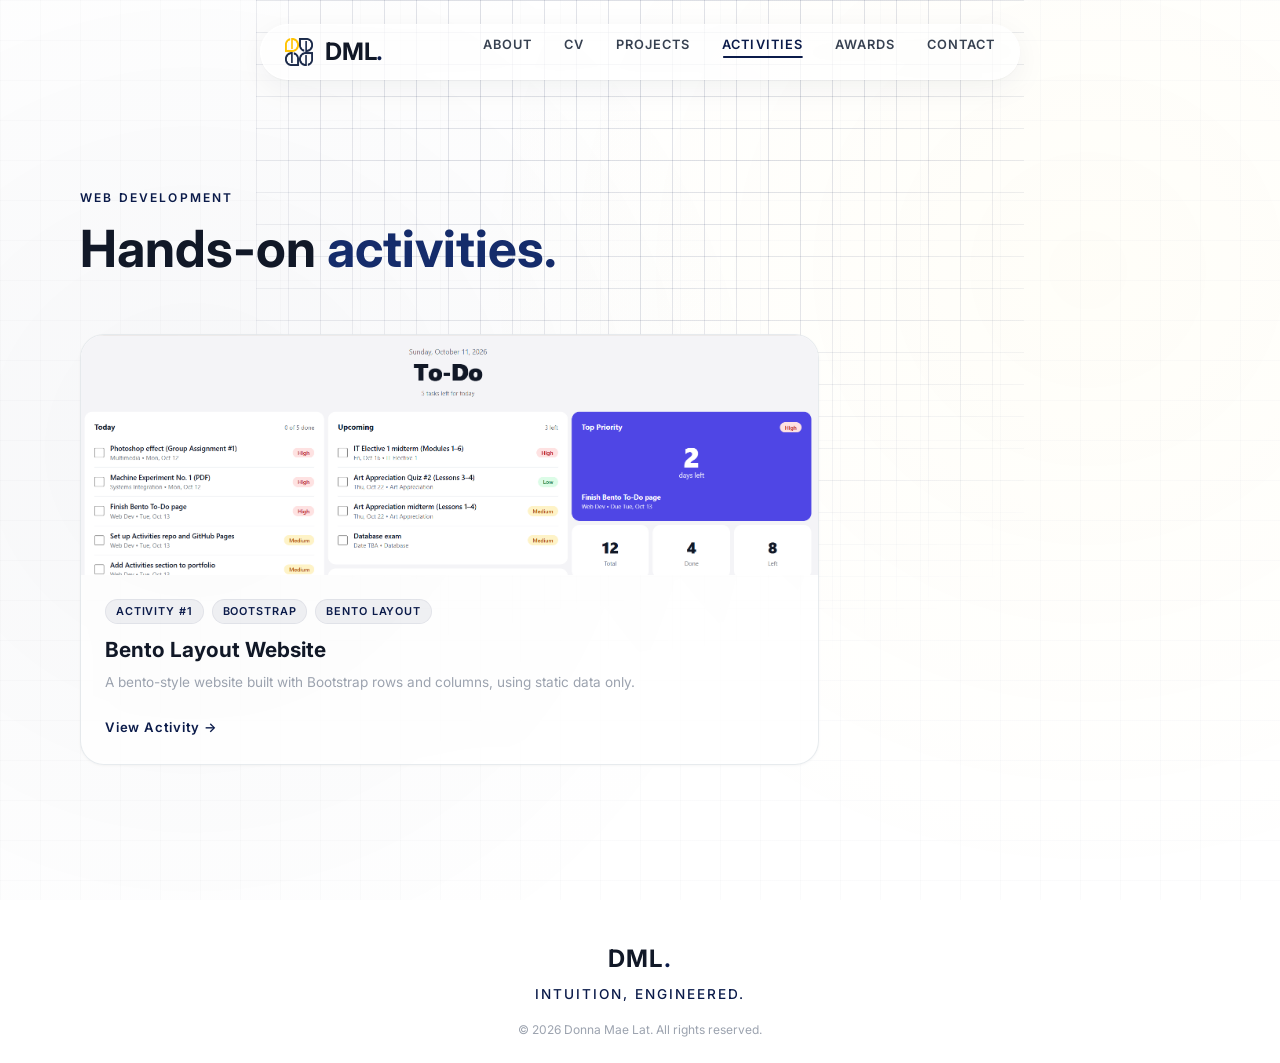
==== commit eb98e433: "fix: remove stray </section> in activities page" ====
--- a/activities.html
+++ b/activities.html
@@ -28,7 +28,7 @@
   
 
   <!-- Activities Section -->
-  <section class="projects" id="activities" style="position: relative; overflow: hidden; padding-top: 188px;"></section>
+  <section class="projects" id="activities" style="position: relative; overflow: hidden; padding-top: 188px;">
     <div class="tab-corner-grid grid-top-center"></div>
     <div class="container" style="position: relative; z-index: 1;">
       <div class="section-header text-start reveal-left">
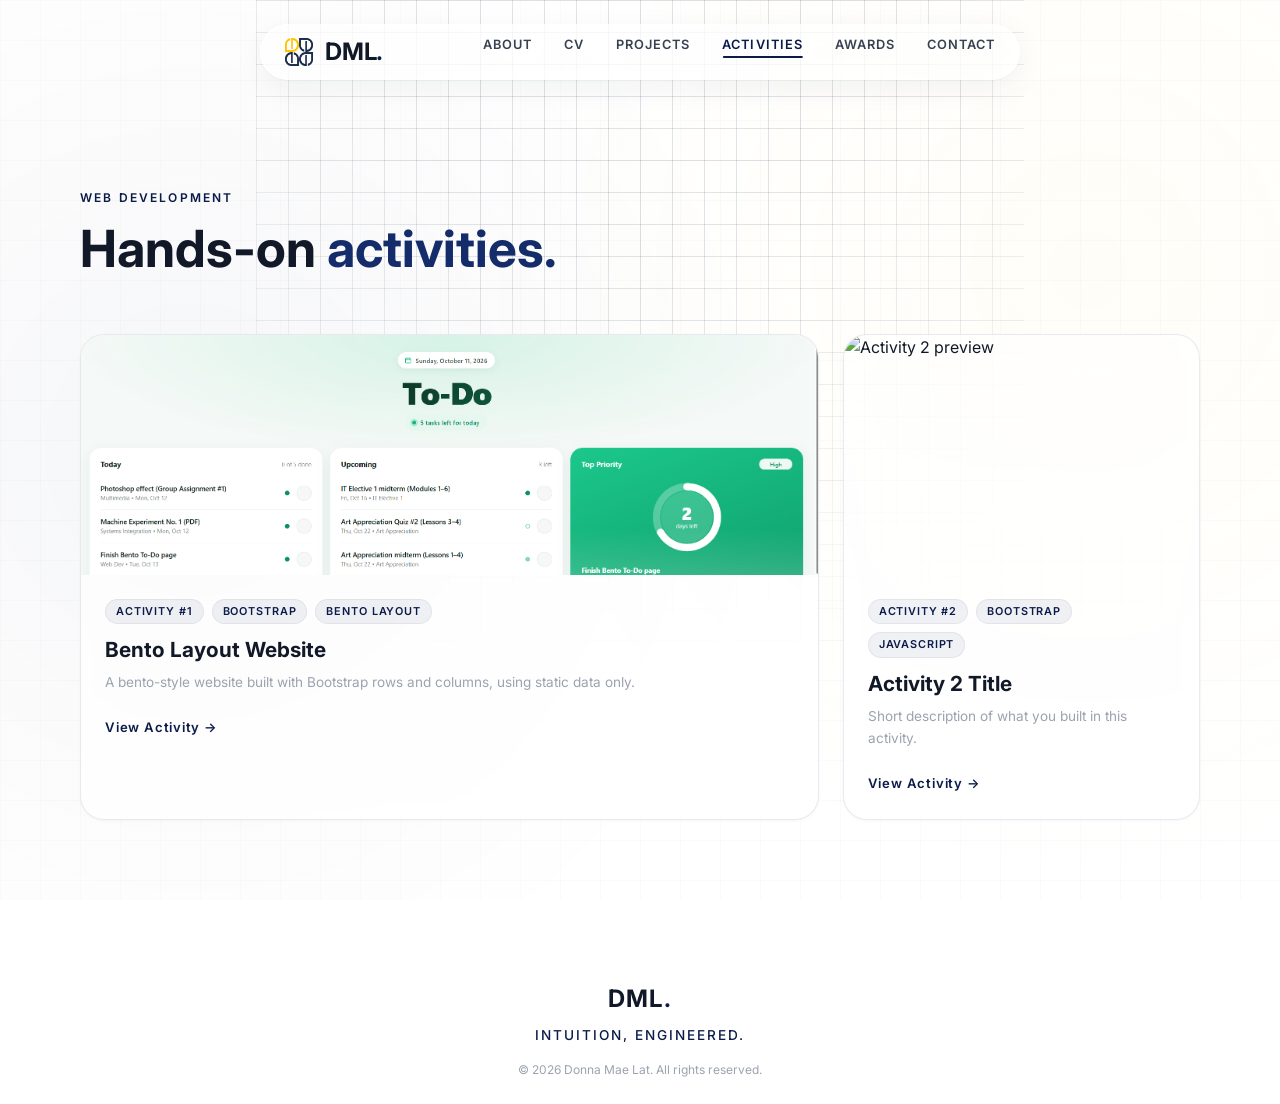
==== commit 67658101: "Fix indentation and add Activity 2 card to activities page" ====
--- a/activities.html
+++ b/activities.html
@@ -1,48 +1,55 @@
-<!DOCTYPE html>
+<!doctype html>
 <html lang="en">
+
 <head>
   <meta charset="UTF-8" />
   <meta name="viewport" content="width=device-width, initial-scale=1.0" />
-  <link rel="icon" type="image/png" href="assets/img/logo.png">
+  <link rel="icon" type="image/png" href="assets/img/logo.png" />
   <title>Activities — Donna Mae Lat</title>
   <link rel="preconnect" href="https://fonts.googleapis.com" />
   <link rel="preconnect" href="https://fonts.gstatic.com" crossorigin />
-  <link href="https://fonts.googleapis.com/css2?family=Inter:wght@300;400;500;600;700&family=Poppins:wght@300;400;500;600&display=swap" rel="stylesheet" />
-  <link href="https://cdn.jsdelivr.net/npm/bootstrap@5.3.8/dist/css/bootstrap.min.css" rel="stylesheet" integrity="sha384-sRIl4kxILFvY47J16cr9ZwB07vP4J8+LH7qKQnuqkuIAvNWLzeN8tE5YBujZqJLB" crossorigin="anonymous">
+  <link
+    href="https://fonts.googleapis.com/css2?family=Inter:wght@300;400;500;600;700&family=Poppins:wght@300;400;500;600&display=swap"
+    rel="stylesheet" />
+  <link href="https://cdn.jsdelivr.net/npm/bootstrap@5.3.8/dist/css/bootstrap.min.css" rel="stylesheet"
+    integrity="sha384-sRIl4kxILFvY47J16cr9ZwB07vP4J8+LH7qKQnuqkuIAvNWLzeN8tE5YBujZqJLB" crossorigin="anonymous" />
   <link rel="stylesheet" href="assets/css/style.css" />
   <style>
     #activities {
       min-height: 100vh;
       background: transparent;
     }
+
     #activities .tab-corner-grid {
       height: 100%;
     }
-    .footer { border-top: none; }
+
+    .footer {
+      border-top: none;
+    }
   </style>
 </head>
+
 <body class="fade-in-page">
-
   <div id="navbar-placeholder"></div>
 
-  
+  <!-- Activities Section -->
+  <section class="projects" id="activities" style="position: relative; overflow: hidden; padding-top: 188px">
+    <div class="tab-corner-grid grid-top-center"></div>
 
-  <!-- Activities Section -->
-  <section class="projects" id="activities" style="position: relative; overflow: hidden; padding-top: 188px;">
-    <div class="tab-corner-grid grid-top-center"></div>
-    <div class="container" style="position: relative; z-index: 1;">
+    <div class="container" style="position: relative; z-index: 1">
       <div class="section-header text-start reveal-left">
         <p class="section-eyebrow">Web Development</p>
         <h2 class="section-heading">Hands-on <em>activities.</em></h2>
       </div>
 
       <div class="projects-fan" id="activitiesFan">
-
         <!-- Activity 1 -->
         <div class="bento-1 project-card-wrap">
           <div class="project-card h-100 reveal-bottom">
             <div class="project-card-img">
-                <img src="assets/img/bento-todo.png" alt="Bento To-Do preview" class="w-100 h-100" style="min-height: 220px; object-fit: cover; object-position: top;">
+              <img src="assets/img/bento-todo.png" alt="Bento To-Do preview" class="w-100 h-100"
+                style="min-height: 220px; object-fit: cover; object-position: top" />
             </div>
             <div class="project-card-body">
               <div class="project-tags">
@@ -51,16 +58,39 @@
                 <span class="tag">Bento Layout</span>
               </div>
               <h3 class="project-title">Bento Layout Website</h3>
-              <p class="project-desc">A bento-style website built with Bootstrap rows and columns, using static data only.</p>
-              <a href="https://donnamaelat.github.io/web-dev-activities/Bento-Layout/" target="_blank" rel="noopener" class="project-link">View Activity →</a>
-              
+              <p class="project-desc">
+                A bento-style website built with Bootstrap rows and columns,
+                using static data only.
+              </p>
+              <a href="https://donnamaelat.github.io/web-dev-activities/Bento-Layout/" target="_blank" rel="noopener"
+                class="project-link">View Activity →</a>
             </div>
           </div>
         </div>
 
+        <!-- Activity 2 -->
+        <div class="bento-2 project-card-wrap">
+          <div class="project-card h-100 reveal-bottom" style="--delay: 0.15s">
+            <div class="project-card-img">
+              <img src="assets/img/activity-2.png" alt="Activity 2 preview" class="w-100 h-100"
+                style="min-height: 220px; object-fit: cover; object-position: top" />
+            </div>
+            <div class="project-card-body">
+              <div class="project-tags">
+                <span class="tag">Activity #2</span>
+                <span class="tag">Bootstrap</span>
+                <span class="tag">JavaScript</span>
+              </div>
+              <h3 class="project-title">Activity 2 Title</h3>
+              <p class="project-desc">
+                Short description of what you built in this activity.
+              </p>
+              <a href="https://donnamaelat.github.io/web-dev-activities/Activity-2/" target="_blank" rel="noopener"
+                class="project-link">View Activity →</a>
+            </div>
+          </div>
+        </div>
       </div>
-
-      
     </div>
   </section>
 
@@ -72,7 +102,10 @@
     </div>
   </footer>
 
-  <script src="https://cdn.jsdelivr.net/npm/bootstrap@5.3.8/dist/js/bootstrap.bundle.min.js" integrity="sha384-FKyoEForCGlyvwx9Hj09JcYn3nv7wiPVlz7YYwJrWVcXK/BmnVDxM+D2scQbITxI" crossorigin="anonymous"></script>
+  <script src="https://cdn.jsdelivr.net/npm/bootstrap@5.3.8/dist/js/bootstrap.bundle.min.js"
+    integrity="sha384-FKyoEForCGlyvwx9Hj09JcYn3nv7wiPVlz7YYwJrWVcXK/BmnVDxM+D2scQbITxI"
+    crossorigin="anonymous"></script>
   <script src="assets/js/script.js"></script>
 </body>
+
 </html>
--- a/assets/css/style.css
+++ b/assets/css/style.css
@@ -1,35 +1,43 @@
-
-
 :root {
-  --bg:          #FFFFFF;
-  --bg-2:        #FAFBFC;
-  --bg-glass:    rgba(255,255,255,0.8);
-  --accent:      #0B1B4A;
-  --accent-mid:  #152C6B;
-  --accent-dim:  rgba(11,27,74,0.06);
-  --accent-glow: rgba(11,27,74,0.12);
-  --text:        #111827;
-  --text-mid:    #374151;
-  --text-muted:  #9CA3AF;
-  --border:      rgba(27,58,92,0.10);
-  --border-soft: rgba(0,0,0,0.04);
-  --shadow-low:  0 1px 3px rgba(0,0,0,0.04);
-  --shadow-mid:  0 4px 20px rgba(0,0,0,0.06);
-  --shadow-high: 0 12px 40px rgba(0,0,0,0.08);
-  --radius-sm:   8px;
-  --radius-md:   16px;
-  --radius-lg:   24px;
-  --radius-xl:   32px;
-  --blur:        blur(20px);
-  --blur-sm:     blur(10px);
-  --font-display:'Inter', 'Poppins', sans-serif;
-  --font-body:   'Inter', 'Poppins', sans-serif;
-  --ease-out:    cubic-bezier(0.16, 1, 0.3, 1);
+  --bg: #ffffff;
+  --bg-2: #fafbfc;
+  --bg-glass: rgba(255, 255, 255, 0.8);
+  --accent: #0b1b4a;
+  --accent-mid: #152c6b;
+  --accent-dim: rgba(11, 27, 74, 0.06);
+  --accent-glow: rgba(11, 27, 74, 0.12);
+  --text: #111827;
+  --text-mid: #374151;
+  --text-muted: #9ca3af;
+  --border: rgba(27, 58, 92, 0.1);
+  --border-soft: rgba(0, 0, 0, 0.04);
+  --shadow-low: 0 1px 3px rgba(0, 0, 0, 0.04);
+  --shadow-mid: 0 4px 20px rgba(0, 0, 0, 0.06);
+  --shadow-high: 0 12px 40px rgba(0, 0, 0, 0.08);
+  --radius-sm: 8px;
+  --radius-md: 16px;
+  --radius-lg: 24px;
+  --radius-xl: 32px;
+  --blur: blur(20px);
+  --blur-sm: blur(10px);
+  --font-display: "Inter", "Poppins", sans-serif;
+  --font-body: "Inter", "Poppins", sans-serif;
+  --ease-out: cubic-bezier(0.16, 1, 0.3, 1);
   --ease-spring: cubic-bezier(0.34, 1.56, 0.64, 1);
 }
 
-*, *::before, *::after { box-sizing: border-box; margin: 0; padding: 0; }
-html { scroll-behavior: smooth; font-size: 16px; overflow-x: hidden; }
+*,
+*::before,
+*::after {
+  box-sizing: border-box;
+  margin: 0;
+  padding: 0;
+}
+html {
+  scroll-behavior: smooth;
+  font-size: 16px;
+  overflow-x: hidden;
+}
 body {
   background: var(--bg);
   color: var(--text);
@@ -37,29 +45,41 @@
   line-height: 1.6;
 }
 body::before {
-  content: '';
+  content: "";
   position: fixed;
   inset: 0;
   z-index: -3;
-  background: 
+  background:
     radial-gradient(circle at 15% 50%, rgba(11, 27, 74, 0.04), transparent 50%),
-    radial-gradient(circle at 85% 30%, rgba(250, 204, 21, 0.03), transparent 50%);
+    radial-gradient(
+      circle at 85% 30%,
+      rgba(250, 204, 21, 0.03),
+      transparent 50%
+    );
   pointer-events: none;
 }
 body::after {
-  content: '';
+  content: "";
   position: fixed;
   inset: 0;
   z-index: -2;
-  background-image: 
+  background-image:
     linear-gradient(rgba(11, 27, 74, 0.02) 1px, transparent 1px),
     linear-gradient(90deg, rgba(11, 27, 74, 0.02) 1px, transparent 1px);
   background-size: 40px 40px;
   pointer-events: none;
 }
-img { display: block; max-width: 100%; }
-a { text-decoration: none; color: inherit; }
-ul { list-style: none; }
+img {
+  display: block;
+  max-width: 100%;
+}
+a {
+  text-decoration: none;
+  color: inherit;
+}
+ul {
+  list-style: none;
+}
 
 .container {
   max-width: 1200px;
@@ -75,23 +95,30 @@
   background: var(--accent);
   color: #fff;
   font-family: var(--font-body);
-  font-size: .875rem;
+  font-size: 0.875rem;
   font-weight: 500;
-  letter-spacing: .04em;
+  letter-spacing: 0.04em;
   border-radius: var(--radius-sm);
   border: none;
   cursor: pointer;
   transition: all 0.4s cubic-bezier(0.2, 0.8, 0.2, 1);
-  box-shadow: 0 4px 16px rgba(10,31,59,.20);
+  box-shadow: 0 4px 16px rgba(10, 31, 59, 0.2);
   position: relative;
   overflow: hidden;
 }
 .btn-primary::after {
-  content: '';
-  position: absolute;
-  top: 0; left: -100%;
-  width: 50%; height: 100%;
-  background: linear-gradient(to right, rgba(255,255,255,0) 0%, rgba(255,255,255,0.2) 50%, rgba(255,255,255,0) 100%);
+  content: "";
+  position: absolute;
+  top: 0;
+  left: -100%;
+  width: 50%;
+  height: 100%;
+  background: linear-gradient(
+    to right,
+    rgba(255, 255, 255, 0) 0%,
+    rgba(255, 255, 255, 0.2) 50%,
+    rgba(255, 255, 255, 0) 100%
+  );
   transform: skewX(-25deg);
   transition: all 0.6s ease;
 }
@@ -100,10 +127,12 @@
 }
 .btn-primary:hover {
   transform: translateY(-4px) scale(1.02);
-  box-shadow: 0 12px 32px rgba(10,31,59,.40);
-  background: #132E54;
-}
-.btn-primary:active { transform: translateY(1px) scale(0.98); }
+  box-shadow: 0 12px 32px rgba(10, 31, 59, 0.4);
+  background: #132e54;
+}
+.btn-primary:active {
+  transform: translateY(1px) scale(0.98);
+}
 
 .btn-ghost {
   display: inline-flex;
@@ -113,9 +142,9 @@
   background: transparent;
   color: var(--text-mid);
   font-family: var(--font-body);
-  font-size: .875rem;
+  font-size: 0.875rem;
   font-weight: 500;
-  letter-spacing: .04em;
+  letter-spacing: 0.04em;
   border-radius: var(--radius-sm);
   border: 1.5px solid var(--border);
   cursor: pointer;
@@ -125,9 +154,12 @@
   z-index: 1;
 }
 .btn-ghost::before {
-  content: '';
-  position: absolute;
-  top: 0; left: 0; right: 0; bottom: 0;
+  content: "";
+  position: absolute;
+  top: 0;
+  left: 0;
+  right: 0;
+  bottom: 0;
   background: var(--accent);
   z-index: -1;
   transform: scaleY(0);
@@ -138,14 +170,19 @@
   border-color: var(--accent);
   color: #fff;
   transform: translateY(-4px) scale(1.02);
-  box-shadow: 0 8px 24px rgba(10,31,59,.20);
+  box-shadow: 0 8px 24px rgba(10, 31, 59, 0.2);
 }
 .btn-ghost:hover::before {
   transform: scaleY(1);
 }
-.btn-ghost:active { transform: translateY(1px) scale(0.98); }
-
-.btn-full { width: 100%; justify-content: center; }
+.btn-ghost:active {
+  transform: translateY(1px) scale(0.98);
+}
+
+.btn-full {
+  width: 100%;
+  justify-content: center;
+}
 
 @media (min-width: 768px) {
   .w-md-auto {
@@ -161,9 +198,9 @@
 }
 
 .section-eyebrow {
-  font-size: .75rem;
+  font-size: 0.75rem;
   font-weight: 600;
-  letter-spacing: .18em;
+  letter-spacing: 0.18em;
   text-transform: uppercase;
   color: var(--accent);
   margin-bottom: 12px;
@@ -207,14 +244,18 @@
   backdrop-filter: blur(24px);
   -webkit-backdrop-filter: blur(24px);
   border-radius: 100px;
-  box-shadow: 0 8px 32px rgba(10, 31, 59, 0.06), 0 1px 2px rgba(10, 31, 59, 0.04);
+  box-shadow:
+    0 8px 32px rgba(10, 31, 59, 0.06),
+    0 1px 2px rgba(10, 31, 59, 0.04);
   border: 1px solid rgba(255, 255, 255, 0.6);
-  transition: all .4s cubic-bezier(0.2, 0.8, 0.2, 1);
+  transition: all 0.4s cubic-bezier(0.2, 0.8, 0.2, 1);
   box-sizing: border-box;
 }
 .navbar.scrolled {
   background: rgba(255, 255, 255, 0.9);
-  box-shadow: 0 16px 40px rgba(10, 31, 59, 0.08), 0 1px 3px rgba(10, 31, 59, 0.03);
+  box-shadow:
+    0 16px 40px rgba(10, 31, 59, 0.08),
+    0 1px 3px rgba(10, 31, 59, 0.03);
   border: 1px solid rgba(255, 255, 255, 0.8);
 }
 .nav-inner {
@@ -231,7 +272,7 @@
   font-size: 1.5rem;
   font-weight: 700;
   color: var(--text);
-  letter-spacing: -.01em;
+  letter-spacing: -0.01em;
   display: flex;
   align-items: center;
   gap: 12px;
@@ -241,28 +282,32 @@
   width: auto;
   object-fit: contain;
 }
-.nav-logo-dot { color: var(--accent); }
+.nav-logo-dot {
+  color: var(--accent);
+}
 .nav-links {
   display: flex;
   gap: 32px;
 }
 .nav-links a {
-  font-size: .8rem;
+  font-size: 0.8rem;
   font-weight: 600;
-  letter-spacing: .08em;
+  letter-spacing: 0.08em;
   text-transform: uppercase;
   color: var(--text-mid);
   transition: all 0.3s ease;
   position: relative;
 }
 .nav-links a::after {
-  content: '';
-  position: absolute;
-  bottom: -6px; left: 50%;
+  content: "";
+  position: absolute;
+  bottom: -6px;
+  left: 50%;
   transform: translateX(-50%);
-  width: 0; height: 2px;
+  width: 0;
+  height: 2px;
   background: var(--accent);
-  transition: width .3s cubic-bezier(0.2, 0.8, 0.2, 1);
+  transition: width 0.3s cubic-bezier(0.2, 0.8, 0.2, 1);
   border-radius: 2px;
 }
 .nav-links a:hover,
@@ -284,38 +329,55 @@
 }
 .nav-hamburger span {
   display: block;
-  width: 24px; height: 2px;
+  width: 24px;
+  height: 2px;
   background: var(--text);
   border-radius: 2px;
-  transition: .25s;
+  transition: 0.25s;
 }
 
 .mobile-nav {
   position: fixed;
   inset: 0;
   background: var(--bg);
-  z-index: 200;
+  z-index: 1100;
   display: flex;
   flex-direction: column;
   align-items: center;
-  justify-content: center;
-  gap: 32px;
+  justify-content: flex-start;
+  overflow-y: auto;
+  padding: 80px 0 40px;
+  box-sizing: border-box;
   transform: translateX(100%);
-  transition: transform .4s var(--ease-out);
-}
-.mobile-nav.open { transform: translateX(0); }
-.mobile-nav ul { display: flex; flex-direction: column; align-items: center; gap: 28px; }
+  transition: transform 0.4s var(--ease-out);
+}
+.mobile-nav.open {
+  transform: translateX(0);
+}
+.mobile-nav ul {
+  display: flex;
+  flex-direction: column;
+  align-items: center;
+  gap: 22px;
+  margin: auto 0;
+  padding: 0;
+  list-style: none;
+}
 .mobile-nav a {
   font-family: var(--font-display);
-  font-size: 2rem;
+  font-size: 1.9rem;
+  line-height: 1.2;
   font-weight: 700;
   color: var(--text);
-  transition: color .2s;
-}
-.mobile-nav a:hover { color: var(--accent); }
+  transition: color 0.2s;
+}
+.mobile-nav a:hover {
+  color: var(--accent);
+}
 .mobile-nav-close {
   position: absolute;
-  top: 24px; right: 32px;
+  top: 24px;
+  right: 32px;
   background: none;
   border: none;
   font-size: 1.5rem;
@@ -344,15 +406,24 @@
 .hero-parallax-bg {
   position: absolute;
   inset: -80px;
-  background: radial-gradient(ellipse 70% 80% at 15% 90%, rgba(40, 110, 220, 0.15) 0%, rgba(10, 35, 90, 0.08) 50%, transparent 80%);
+  background: radial-gradient(
+    ellipse 70% 80% at 15% 90%,
+    rgba(40, 110, 220, 0.15) 0%,
+    rgba(10, 35, 90, 0.08) 50%,
+    transparent 80%
+  );
   will-change: transform;
 }
 .hero-parallax-bg::after {
   display: none;
 }
 @keyframes floatOrb {
-  0% { transform: translate(-50%, 0) scale(1); }
-  100% { transform: translate(-60%, 15%) scale(1.1); }
+  0% {
+    transform: translate(-50%, 0) scale(1);
+  }
+  100% {
+    transform: translate(-60%, 15%) scale(1.1);
+  }
 }
 
 .hero-particles {
@@ -376,18 +447,18 @@
   gap: 64px;
 }
 .hero-eyebrow {
-  font-size: .75rem;
+  font-size: 0.75rem;
   font-weight: 600;
-  letter-spacing: .18em;
+  letter-spacing: 0.18em;
   text-transform: uppercase;
   color: var(--accent);
   margin-bottom: 16px;
 }
 .hero-heading {
-  font-family: 'Bebas Neue', var(--font-display);
+  font-family: "Bebas Neue", var(--font-display);
   font-size: clamp(4.5rem, 10vw, 8.5rem);
-  font-weight: 400; 
-  line-height: 0.85; 
+  font-weight: 400;
+  line-height: 0.85;
   text-transform: uppercase;
   color: var(--text);
   margin-bottom: 24px;
@@ -426,8 +497,13 @@
   pointer-events: none;
 }
 @keyframes bounceScroll {
-  0%, 100% { transform: translate(-50%, 0); }
-  50% { transform: translate(-50%, 8px); }
+  0%,
+  100% {
+    transform: translate(-50%, 0);
+  }
+  50% {
+    transform: translate(-50%, 8px);
+  }
 }
 
 @media (max-width: 991px), (max-height: 780px) {
@@ -444,49 +520,68 @@
 }
 .hero-grid-bg {
   position: absolute;
-  top: 50%; left: 45%;
+  top: 50%;
+  left: 45%;
   transform: translate(-50%, -50%);
-  width: 110%; height: 90%;
-  background-image: 
+  width: 110%;
+  height: 90%;
+  background-image:
     linear-gradient(rgba(11, 27, 74, 0.1) 1px, transparent 1px),
     linear-gradient(90deg, rgba(11, 27, 74, 0.1) 1px, transparent 1px);
   background-size: 32px 32px;
   mask-image: radial-gradient(ellipse at center, black 25%, transparent 65%);
-  -webkit-mask-image: radial-gradient(ellipse at center, black 25%, transparent 65%);
+  -webkit-mask-image: radial-gradient(
+    ellipse at center,
+    black 25%,
+    transparent 65%
+  );
   pointer-events: none;
   z-index: 0;
 }
 .hero-corner-grid {
   position: absolute;
-  top: 0; right: 0;
-  width: 50vw; height: 60vh;
-  background-image: 
+  top: 0;
+  right: 0;
+  width: 50vw;
+  height: 60vh;
+  background-image:
     linear-gradient(rgba(11, 27, 74, 0.25) 1px, transparent 1px),
     linear-gradient(90deg, rgba(11, 27, 74, 0.25) 1px, transparent 1px);
   background-size: 32px 32px;
   mask-image: radial-gradient(circle at top right, black 15%, transparent 70%);
-  -webkit-mask-image: radial-gradient(circle at top right, black 15%, transparent 70%);
+  -webkit-mask-image: radial-gradient(
+    circle at top right,
+    black 15%,
+    transparent 70%
+  );
   pointer-events: none;
   z-index: 1;
 }
 .hero-corner-grid-left {
   position: absolute;
-  top: 0; left: 0;
-  width: 40vw; height: 50vh;
-  background-image: 
+  top: 0;
+  left: 0;
+  width: 40vw;
+  height: 50vh;
+  background-image:
     linear-gradient(rgba(11, 27, 74, 0.2) 1px, transparent 1px),
     linear-gradient(90deg, rgba(11, 27, 74, 0.2) 1px, transparent 1px);
   background-size: 32px 32px;
   mask-image: radial-gradient(circle at top left, black 15%, transparent 70%);
-  -webkit-mask-image: radial-gradient(circle at top left, black 15%, transparent 70%);
+  -webkit-mask-image: radial-gradient(
+    circle at top left,
+    black 15%,
+    transparent 70%
+  );
   pointer-events: none;
   z-index: 1;
 }
 
 .tab-corner-grid {
   position: absolute;
-  width: 60vw; height: 70vh;
-  background-image: 
+  width: 60vw;
+  height: 70vh;
+  background-image:
     linear-gradient(rgba(11, 27, 74, 0.25) 1px, transparent 1px),
     linear-gradient(90deg, rgba(11, 27, 74, 0.25) 1px, transparent 1px);
   background-size: 32px 32px;
@@ -494,35 +589,72 @@
   z-index: 0;
 }
 .grid-top-left {
-  top: 0; left: 0;
+  top: 0;
+  left: 0;
   mask-image: radial-gradient(circle at top left, black 25%, transparent 70%);
-  -webkit-mask-image: radial-gradient(circle at top left, black 25%, transparent 70%);
+  -webkit-mask-image: radial-gradient(
+    circle at top left,
+    black 25%,
+    transparent 70%
+  );
 }
 .grid-top-center {
-  top: 0; left: 50%;
+  top: 0;
+  left: 50%;
   transform: translateX(-50%);
   mask-image: radial-gradient(circle at top, black 25%, transparent 70%);
-  -webkit-mask-image: radial-gradient(circle at top, black 25%, transparent 70%);
-  background-image: 
+  -webkit-mask-image: radial-gradient(
+    circle at top,
+    black 25%,
+    transparent 70%
+  );
+  background-image:
     linear-gradient(rgba(11, 27, 74, 0.12) 1px, transparent 1px),
     linear-gradient(90deg, rgba(11, 27, 74, 0.12) 1px, transparent 1px);
 }
 .grid-bottom-right {
-  bottom: 0; right: 0;
-  mask-image: radial-gradient(circle at bottom right, black 15%, transparent 70%);
-  -webkit-mask-image: radial-gradient(circle at bottom right, black 15%, transparent 70%);
+  bottom: 0;
+  right: 0;
+  mask-image: radial-gradient(
+    circle at bottom right,
+    black 15%,
+    transparent 70%
+  );
+  -webkit-mask-image: radial-gradient(
+    circle at bottom right,
+    black 15%,
+    transparent 70%
+  );
 }
 .grid-bottom-left {
-  bottom: 0; left: 0;
-  mask-image: radial-gradient(circle at bottom left, black 15%, transparent 70%);
-  -webkit-mask-image: radial-gradient(circle at bottom left, black 15%, transparent 70%);
+  bottom: 0;
+  left: 0;
+  mask-image: radial-gradient(
+    circle at bottom left,
+    black 15%,
+    transparent 70%
+  );
+  -webkit-mask-image: radial-gradient(
+    circle at bottom left,
+    black 15%,
+    transparent 70%
+  );
 }
 .grid-center-right {
-  top: 50%; right: 0;
+  top: 50%;
+  right: 0;
   transform: translateY(-50%);
   height: 120vh;
-  mask-image: radial-gradient(ellipse at center right, black 10%, transparent 60%);
-  -webkit-mask-image: radial-gradient(ellipse at center right, black 10%, transparent 60%);
+  mask-image: radial-gradient(
+    ellipse at center right,
+    black 10%,
+    transparent 60%
+  );
+  -webkit-mask-image: radial-gradient(
+    ellipse at center right,
+    black 10%,
+    transparent 60%
+  );
 }
 .physics-container {
   position: relative;
@@ -560,7 +692,7 @@
   position: absolute;
   top: -200px;
   left: 0px;
-  z-index: 1; 
+  z-index: 1;
   pointer-events: none;
 }
 
@@ -592,13 +724,24 @@
   left: 0;
   width: 250px;
   height: 375px;
-  background: radial-gradient(circle at 10% 20%, rgba(18, 97, 163, 1) 0%, transparent 40%),
-              radial-gradient(circle at 90% 80%, rgba(26, 172, 219, 1) 0%, transparent 40%),
-              linear-gradient(135deg, #061c3b 0%, #020a16 100%);
+  background:
+    radial-gradient(
+      circle at 10% 20%,
+      rgba(18, 97, 163, 1) 0%,
+      transparent 40%
+    ),
+    radial-gradient(
+      circle at 90% 80%,
+      rgba(26, 172, 219, 1) 0%,
+      transparent 40%
+    ),
+    linear-gradient(135deg, #061c3b 0%, #020a16 100%);
   border: 8px solid #181818;
   border-radius: 16px;
   box-sizing: border-box;
-  box-shadow: 0 20px 40px rgba(10,31,59,0.3), inset 0 2px 10px rgba(0,0,0,0.2);
+  box-shadow:
+    0 20px 40px rgba(10, 31, 59, 0.3),
+    inset 0 2px 10px rgba(0, 0, 0, 0.2);
   display: flex;
   flex-direction: column;
   overflow: hidden;
@@ -613,13 +756,20 @@
 }
 
 .physical-id-card::after {
-  content: '';
-  position: absolute;
-  top: -100%; left: -100%; right: -100%; bottom: -100%; 
-  background: radial-gradient(circle at center, rgba(255,255,255,0.15) 0%, transparent 50%);
+  content: "";
+  position: absolute;
+  top: -100%;
+  left: -100%;
+  right: -100%;
+  bottom: -100%;
+  background: radial-gradient(
+    circle at center,
+    rgba(255, 255, 255, 0.15) 0%,
+    transparent 50%
+  );
   transform: translate(var(--glare-x, 0%), var(--glare-y, 0%));
   pointer-events: none;
-  opacity: 1; 
+  opacity: 1;
   mix-blend-mode: color-dodge;
 }
 
@@ -631,7 +781,7 @@
   width: 20px;
   height: 6px;
   background: var(--bg-2);
-  box-shadow: inset 0 2px 4px rgba(0,0,0,0.15);
+  box-shadow: inset 0 2px 4px rgba(0, 0, 0, 0.15);
   z-index: 10;
   border-radius: 0;
 }
@@ -680,7 +830,7 @@
   font-family: var(--font-display);
   font-size: 1.4rem;
   font-weight: 700;
-  color: #FFFFFF;
+  color: #ffffff;
   margin: 0;
   letter-spacing: -0.01em;
 }
@@ -693,7 +843,7 @@
 .id-middle h3 {
   font-family: var(--font-body);
   font-size: 0.85rem;
-  color: #63C1E6;
+  color: #63c1e6;
   font-weight: 600;
   margin: 0 0 16px 0;
 }
@@ -722,7 +872,7 @@
   font-family: var(--font-display);
   font-size: 1.6rem;
   font-weight: 700;
-  color: #FFFFFF;
+  color: #ffffff;
   margin-bottom: 2px;
   letter-spacing: 0.02em;
   line-height: 1;
@@ -740,7 +890,7 @@
 .id-url {
   font-family: var(--font-body);
   font-size: 0.55rem;
-  color: #FFFFFF;
+  color: #ffffff;
   opacity: 0.8;
   margin: 0;
 }
@@ -748,13 +898,19 @@
   animation: floatY 4s ease-in-out infinite;
 }
 @keyframes floatY {
-  0%,100% { transform: translateY(0); }
-  50%      { transform: translateY(-16px); }
+  0%,
+  100% {
+    transform: translateY(0);
+  }
+  50% {
+    transform: translateY(-16px);
+  }
 }
 
 .hero-scroll-hint {
   position: absolute;
-  bottom: 40px; left: 50%;
+  bottom: 40px;
+  left: 50%;
   transform: translateX(-50%);
   display: flex;
   flex-direction: column;
@@ -762,19 +918,27 @@
   gap: 12px;
 }
 .hero-scroll-hint span {
-  font-size: .7rem;
-  letter-spacing: .14em;
+  font-size: 0.7rem;
+  letter-spacing: 0.14em;
   text-transform: uppercase;
   color: var(--text-muted);
 }
 .scroll-line {
-  width: 1px; height: 48px;
+  width: 1px;
+  height: 48px;
   background: linear-gradient(to bottom, var(--accent), transparent);
   animation: scrollPulse 2s ease-in-out infinite;
 }
 @keyframes scrollPulse {
-  0%,100% { opacity: 1; transform: scaleY(1); transform-origin: top; }
-  50%      { opacity: .4; }
+  0%,
+  100% {
+    opacity: 1;
+    transform: scaleY(1);
+    transform-origin: top;
+  }
+  50% {
+    opacity: 0.4;
+  }
 }
 
 .about {
@@ -812,7 +976,7 @@
   font-size: 5rem;
   font-weight: 700;
   color: var(--accent);
-  opacity: .25;
+  opacity: 0.25;
 }
 .about-photo {
   width: 100%;
@@ -823,14 +987,15 @@
 }
 .about-img-tag {
   position: absolute;
-  bottom: -18px; right: 20px;
+  bottom: -18px;
+  right: 20px;
   padding: 10px 20px;
   background: var(--accent);
   color: #fff;
   border-radius: var(--radius-sm);
-  font-size: .75rem;
+  font-size: 0.75rem;
   font-weight: 600;
-  letter-spacing: .08em;
+  letter-spacing: 0.08em;
   box-shadow: var(--shadow-low);
 }
 .about-body {
@@ -863,10 +1028,12 @@
   position: relative;
 }
 .stat-item:not(:last-child)::after {
-  content: '';
-  position: absolute;
-  right: -8px; top: 15%;
-  height: 70%; width: 1px;
+  content: "";
+  position: absolute;
+  right: -8px;
+  top: 15%;
+  height: 70%;
+  width: 1px;
   background: rgba(10, 31, 59, 0.1);
 }
 .stat-num {
@@ -881,276 +1048,11 @@
   letter-spacing: -0.02em;
 }
 .stat-label {
-  font-size: .7rem;
+  font-size: 0.7rem;
   font-weight: 600;
-  letter-spacing: .12em;
+  letter-spacing: 0.12em;
   text-transform: uppercase;
   color: var(--text-mid);
-}
-
-.skills {
-  padding: 120px 0;
-  overflow: hidden;
-}
-.keyboard-wrap {
-  display: flex;
-  justify-content: center;
-  transform: translateX(-28%); 
-  margin-bottom: 80px;
-  perspective: 1000px;
-}
-.keyboard-3d-scene {
-  transform: rotateX(55deg) rotateZ(-40deg);
-  padding: 20px;
-  background: rgba(0, 0, 0, 0.05);
-  border-radius: var(--radius-lg);
-  box-shadow: 20px 20px 60px rgba(0,0,0,0.05), -20px -20px 60px rgba(255,255,255,0.5);
-  transition: transform 0.5s ease;
-  user-select: none; 
-  -webkit-user-select: none;
-}
-.keyboard {
-  display: flex;
-  flex-direction: column;
-  gap: 14px;
-}
-.key-row {
-  display: flex;
-  gap: 14px;
-  justify-content: center;
-  position: relative;
-}
-
-.key-row:nth-child(1) { z-index: 1; }
-.key-row:nth-child(2) { z-index: 2; }
-.key-row:nth-child(3) { z-index: 3; }
-.key-row:nth-child(4) { z-index: 4; }
-.key-row:nth-child(5) { z-index: 5; }
-
-.key {
-  position: relative;
-  min-width: 76px;
-  height: 76px;
-  padding: 0;
-  display: flex;
-  align-items: center;
-  justify-content: center;
-  border-radius: 8px;
-  user-select: none;
-  -webkit-user-select: none;
-  cursor: pointer; 
-  transition: transform 0.1s cubic-bezier(0.4, 0.0, 0.2, 1), box-shadow 0.1s cubic-bezier(0.4, 0.0, 0.2, 1);
-  pointer-events: auto; 
-  flex-shrink: 0; 
-}
-
-.key::after {
-  content: '';
-  position: absolute;
-  top: 0; right: 0; bottom: -16px; left: -16px;
-  z-index: -1;
-  border-radius: 8px;
-  background: transparent;
-}
-.key:active::after,
-.key.pressed::after {
-  top: -14px; right: -14px;
-}
-
-.key:nth-child(1) { z-index: 5; }
-.key:nth-child(2) { z-index: 4; }
-.key:nth-child(3) { z-index: 3; }
-.key:nth-child(4) { z-index: 2; }
-.key:nth-child(5) { z-index: 1; }
-
-.key::before {
-  content: '';
-  position: absolute;
-  top: 4px; left: 6px; right: 6px; bottom: 8px;
-  border-radius: 6px;
-  background: inherit;
-  filter: brightness(1.15); 
-  box-shadow: inset 0 3px 6px rgba(255,255,255,0.2), inset 0 -3px 6px rgba(0,0,0,0.15);
-}
-
-.key-label {
-  position: relative;
-  font-family: var(--font-display);
-  font-size: 1.2rem;
-  font-weight: 900;
-  color: #fff;
-  white-space: nowrap;
-  z-index: 2;
-  margin-top: -2px; 
-}
-
-.key-wide .key-label, .key-space .key-label {
-  font-size: 0.95rem;
-}
-.key[data-skill="UI/UX Design"] .key-label,
-.key[data-skill="Graphic Design"] .key-label,
-.key[data-skill="ERD Modeling"] .key-label,
-.key[data-skill="Branding"] .key-label {
-  font-size: 0.8rem;
-}
-
-.key-wide { min-width: 130px; }
-.key-space { min-width: 220px; }
-
-.key-orange { background: #FF5E00; box-shadow: -1px 1px 0 #C94A00, -2px 2px 0 #C94A00, -3px 3px 0 #C94A00, -4px 4px 0 #C94A00, -5px 5px 0 #C94A00, -6px 6px 0 #C94A00, -7px 7px 0 #C94A00, -8px 8px 0 #C94A00, -9px 9px 0 #C94A00, -10px 10px 0 #C94A00, -11px 11px 0 #C94A00, -12px 12px 0 #C94A00, -13px 13px 0 #C94A00, -14px 14px 0 #C94A00, -15px 15px 0 #C94A00, -16px 16px 0 #C94A00, -25px 25px 25px rgba(0,0,0,0.3); }
-.key-blue   { background: #00A6FF; box-shadow: -1px 1px 0 #0081C6, -2px 2px 0 #0081C6, -3px 3px 0 #0081C6, -4px 4px 0 #0081C6, -5px 5px 0 #0081C6, -6px 6px 0 #0081C6, -7px 7px 0 #0081C6, -8px 8px 0 #0081C6, -9px 9px 0 #0081C6, -10px 10px 0 #0081C6, -11px 11px 0 #0081C6, -12px 12px 0 #0081C6, -13px 13px 0 #0081C6, -14px 14px 0 #0081C6, -15px 15px 0 #0081C6, -16px 16px 0 #0081C6, -25px 25px 25px rgba(0,0,0,0.3); }
-.key-red    { background: #FF2E2E; box-shadow: -1px 1px 0 #C92424, -2px 2px 0 #C92424, -3px 3px 0 #C92424, -4px 4px 0 #C92424, -5px 5px 0 #C92424, -6px 6px 0 #C92424, -7px 7px 0 #C92424, -8px 8px 0 #C92424, -9px 9px 0 #C92424, -10px 10px 0 #C92424, -11px 11px 0 #C92424, -12px 12px 0 #C92424, -13px 13px 0 #C92424, -14px 14px 0 #C92424, -15px 15px 0 #C92424, -16px 16px 0 #C92424, -25px 25px 25px rgba(0,0,0,0.3); }
-.key-green  { background: #00B84D; box-shadow: -1px 1px 0 #00913C, -2px 2px 0 #00913C, -3px 3px 0 #00913C, -4px 4px 0 #00913C, -5px 5px 0 #00913C, -6px 6px 0 #00913C, -7px 7px 0 #00913C, -8px 8px 0 #00913C, -9px 9px 0 #00913C, -10px 10px 0 #00913C, -11px 11px 0 #00913C, -12px 12px 0 #00913C, -13px 13px 0 #00913C, -14px 14px 0 #00913C, -15px 15px 0 #00913C, -16px 16px 0 #00913C, -25px 25px 25px rgba(0,0,0,0.3); }
-.key-purple { background: #8E2DE2; box-shadow: -1px 1px 0 #7023B3, -2px 2px 0 #7023B3, -3px 3px 0 #7023B3, -4px 4px 0 #7023B3, -5px 5px 0 #7023B3, -6px 6px 0 #7023B3, -7px 7px 0 #7023B3, -8px 8px 0 #7023B3, -9px 9px 0 #7023B3, -10px 10px 0 #7023B3, -11px 11px 0 #7023B3, -12px 12px 0 #7023B3, -13px 13px 0 #7023B3, -14px 14px 0 #7023B3, -15px 15px 0 #7023B3, -16px 16px 0 #7023B3, -25px 25px 25px rgba(0,0,0,0.3); }
-.key-teal   { background: #00E5FF; box-shadow: -1px 1px 0 #00B4C9, -2px 2px 0 #00B4C9, -3px 3px 0 #00B4C9, -4px 4px 0 #00B4C9, -5px 5px 0 #00B4C9, -6px 6px 0 #00B4C9, -7px 7px 0 #00B4C9, -8px 8px 0 #00B4C9, -9px 9px 0 #00B4C9, -10px 10px 0 #00B4C9, -11px 11px 0 #00B4C9, -12px 12px 0 #00B4C9, -13px 13px 0 #00B4C9, -14px 14px 0 #00B4C9, -15px 15px 0 #00B4C9, -16px 16px 0 #00B4C9, -25px 25px 25px rgba(0,0,0,0.3); }
-.key-teal .key-label { color: #0A152A; text-shadow: none; }
-.key-black  { background: #1B1B1B; box-shadow: -1px 1px 0 #0F0F0F, -2px 2px 0 #050505, -3px 3px 0 #050505, -4px 4px 0 #050505, -5px 5px 0 #050505, -6px 6px 0 #050505, -7px 7px 0 #050505, -8px 8px 0 #050505, -9px 9px 0 #050505, -10px 10px 0 #050505, -11px 11px 0 #050505, -12px 12px 0 #050505, -13px 13px 0 #050505, -14px 14px 0 #050505, -15px 15px 0 #050505, -16px 16px 0 #050505, -25px 25px 25px rgba(0,0,0,0.5); }
-
-.key:hover {
-  z-index: 100;
-}
-.key:hover::before {
-  filter: brightness(1.3);
-  transition: filter 0.15s ease;
-}
-
-.key:active,
-.key.pressed {
-  transform: translate(-14px, 14px); 
-  z-index: 100;
-}
-.key-orange:active, .key-orange.pressed { box-shadow: -1px 1px 0 #C94A00, -2px 2px 0 #C94A00, -4px 4px 8px rgba(0,0,0,0.4); }
-.key-blue:active, .key-blue.pressed   { box-shadow: -1px 1px 0 #0081C6, -2px 2px 0 #0081C6, -4px 4px 8px rgba(0,0,0,0.4); }
-.key-red:active, .key-red.pressed    { box-shadow: -1px 1px 0 #C92424, -2px 2px 0 #C92424, -4px 4px 8px rgba(0,0,0,0.4); }
-.key-green:active, .key-green.pressed  { box-shadow: -1px 1px 0 #00913C, -2px 2px 0 #00913C, -4px 4px 8px rgba(0,0,0,0.4); }
-.key-purple:active, .key-purple.pressed { box-shadow: -1px 1px 0 #7023B3, -2px 2px 0 #7023B3, -4px 4px 8px rgba(0,0,0,0.4); }
-.key-teal:active, .key-teal.pressed   { box-shadow: -1px 1px 0 #00B4C9, -2px 2px 0 #00B4C9, -4px 4px 8px rgba(0,0,0,0.4); }
-.key-black:active, .key-black.pressed  { box-shadow: -1px 1px 0 #0F0F0F, -2px 2px 0 #050505, -4px 4px 8px rgba(0,0,0,0.5); }
-
-.key.selected::after {
-  content: '';
-  position: absolute;
-  inset: -4px;
-  border: 3px solid #00A6FF;
-  border-radius: 16px;
-  pointer-events: none;
-  transform: translateZ(5px);
-}
-
-.skill-panel {
-  max-width: 760px;
-  margin: 0 auto;
-  min-height: 110px;
-  padding: 32px 40px;
-  border-radius: var(--radius-lg);
-  background: rgba(255, 255, 255, 0.6);
-  backdrop-filter: blur(24px);
-  -webkit-backdrop-filter: blur(24px);
-  border: 1px solid rgba(255, 255, 255, 0.9);
-  box-shadow: 
-    0 12px 40px rgba(10, 31, 59, 0.08),
-    inset 3px 0 4px -1px rgba(59, 130, 246, 0.7);
-  display: flex;
-  align-items: center;
-  transition: all 0.3s ease;
-  position: relative;
-  overflow: hidden;
-}
-.skill-panel::before {
-  content: '';
-  position: absolute;
-  top: 0; bottom: 0; left: -10px;
-  width: 50px;
-  background: rgba(59, 130, 246, 0.5);
-  filter: blur(18px);
-  z-index: 0;
-  pointer-events: none;
-}
-.skill-panel-inner { 
-  width: 100%; 
-  position: relative;
-  z-index: 2;
-}
-.skill-panel-idle {
-  display: flex;
-  align-items: center;
-  justify-content: center;
-  width: 100%;
-}
-.skill-panel-hint {
-  font-size: .85rem;
-  letter-spacing: .08em;
-  color: var(--text-muted);
-}
-.skill-panel-active {
-  display: flex;
-  align-items: center;
-  justify-content: space-between;
-  gap: 32px;
-  width: 100%;
-}
-.skill-name {
-  font-family: var(--font-display);
-  font-size: 1.7rem;
-  font-weight: 800;
-  background: linear-gradient(135deg, var(--accent) 0%, #3B82F6 100%);
-  -webkit-background-clip: text;
-  background-clip: text;
-  -webkit-text-fill-color: transparent;
-  margin-bottom: 8px;
-}
-.skill-desc {
-  font-size: 0.95rem;
-  color: var(--text-mid);
-  line-height: 1.6;
-  max-width: 380px;
-}
-.skill-panel-right {
-  flex-shrink: 0;
-  display: flex;
-  flex-direction: column;
-  align-items: flex-end;
-  gap: 10px;
-  min-width: 180px;
-}
-.skill-bar-wrap {
-  display: flex;
-  align-items: center;
-  gap: 10px;
-  width: 100%;
-}
-.skill-bar-track {
-  flex: 1;
-  height: 8px;
-  background: rgba(10, 31, 59, 0.05);
-  border-radius: 4px;
-  overflow: hidden;
-  box-shadow: inset 0 1px 3px rgba(0,0,0,0.05);
-}
-.skill-bar-fill {
-  height: 100%;
-  background: linear-gradient(90deg, #3B82F6, var(--accent));
-  border-radius: 4px;
-  width: 0%;
-  transition: width 0.8s cubic-bezier(0.16, 1, 0.3, 1);
-  box-shadow: 0 0 10px rgba(59, 130, 246, 0.4);
-}
-.skill-bar-pct {
-  font-size: .85rem;
-  font-weight: 700;
-  color: var(--accent);
-  white-space: nowrap;
-}
-.skill-category {
-  font-size: 0.72rem;
-  font-weight: 700;
-  letter-spacing: 0.15em;
-  text-transform: uppercase;
-  color: #ffffff;
-  background: var(--accent);
-  padding: 6px 16px;
-  border-radius: 20px;
-  box-shadow: 0 4px 12px rgba(10, 31, 59, 0.15);
 }
 
 .projects {
@@ -1162,19 +1064,39 @@
   grid-template-columns: repeat(12, 1fr);
   gap: 24px;
 }
-.bento-1 { grid-column: span 8; }
-.bento-2 { grid-column: span 4; }
-.bento-3 { grid-column: span 5; }
-.bento-4 { grid-column: span 7; }
-.bento-5 { grid-column: span 7; }
-.bento-6 { grid-column: span 5; }
-.bento-7 { grid-column: 3 / span 8; }
+.bento-1 {
+  grid-column: span 8;
+}
+.bento-2 {
+  grid-column: span 4;
+}
+.bento-3 {
+  grid-column: span 5;
+}
+.bento-4 {
+  grid-column: span 7;
+}
+.bento-5 {
+  grid-column: span 7;
+}
+.bento-6 {
+  grid-column: span 5;
+}
+.bento-7 {
+  grid-column: 3 / span 8;
+}
 
 @media (max-width: 991px) {
   .projects-fan {
     grid-template-columns: 1fr;
   }
-  .bento-1, .bento-2, .bento-3, .bento-4, .bento-5, .bento-6, .bento-7 {
+  .bento-1,
+  .bento-2,
+  .bento-3,
+  .bento-4,
+  .bento-5,
+  .bento-6,
+  .bento-7 {
     grid-column: span 1;
   }
 }
@@ -1192,9 +1114,12 @@
   position: relative;
 }
 .project-card::before {
-  content: '';
-  position: absolute;
-  top: 0; left: 0; right: 0; bottom: 0;
+  content: "";
+  position: absolute;
+  top: 0;
+  left: 0;
+  right: 0;
+  bottom: 0;
   border-radius: var(--radius-lg);
   box-shadow: inset 0 0 0 1.5px transparent;
   transition: box-shadow 0.5s cubic-bezier(0.2, 0.8, 0.2, 1);
@@ -1203,11 +1128,13 @@
 }
 .project-card:hover {
   transform: translateY(-8px);
-  box-shadow: 0 16px 40px rgba(0,0,0,0.15), 0 8px 24px rgba(0,0,0,0.10);
-  border-color: rgba(0,0,0,0.2);
+  box-shadow:
+    0 16px 40px rgba(0, 0, 0, 0.15),
+    0 8px 24px rgba(0, 0, 0, 0.1);
+  border-color: rgba(0, 0, 0, 0.2);
 }
 .project-card:hover::before {
-  box-shadow: inset 0 0 0 1.5px rgba(0,0,0,0.1);
+  box-shadow: inset 0 0 0 1.5px rgba(0, 0, 0, 0.1);
 }
 
 .project-card-img {
@@ -1229,13 +1156,27 @@
 .project-card:hover .project-card-img-placeholder {
   transform: scale(1.05);
 }
-.pc1 { background: linear-gradient(135deg, #1B3A5C15, #1B3A5C30); }
-.pc2 { background: linear-gradient(135deg, #2A5A8C15, #2A5A8C30); }
-.pc3 { background: linear-gradient(135deg, #3A6EA520, #3A6EA540); }
-.pc4 { background: linear-gradient(135deg, #1B3A5C10, #2A5A8C25); }
-.pc5 { background: linear-gradient(135deg, #21406015, #21406030); }
-.pc6 { background: linear-gradient(135deg, #2F5C8F15, #2F5C8F30); }
-.pc7 { background: linear-gradient(135deg, #19385515, #19385530); }
+.pc1 {
+  background: linear-gradient(135deg, #1b3a5c15, #1b3a5c30);
+}
+.pc2 {
+  background: linear-gradient(135deg, #2a5a8c15, #2a5a8c30);
+}
+.pc3 {
+  background: linear-gradient(135deg, #3a6ea520, #3a6ea540);
+}
+.pc4 {
+  background: linear-gradient(135deg, #1b3a5c10, #2a5a8c25);
+}
+.pc5 {
+  background: linear-gradient(135deg, #21406015, #21406030);
+}
+.pc6 {
+  background: linear-gradient(135deg, #2f5c8f15, #2f5c8f30);
+}
+.pc7 {
+  background: linear-gradient(135deg, #19385515, #19385530);
+}
 
 .project-card-body {
   padding: 24px;
@@ -1248,9 +1189,9 @@
   margin-bottom: 12px;
 }
 .tag {
-  font-size: .68rem;
+  font-size: 0.68rem;
   font-weight: 600;
-  letter-spacing: .08em;
+  letter-spacing: 0.08em;
   text-transform: uppercase;
   color: var(--accent);
   padding: 3px 10px;
@@ -1267,22 +1208,24 @@
   line-height: 1.3;
 }
 .project-desc {
-  font-size: .85rem;
+  font-size: 0.85rem;
   color: var(--text-muted);
   line-height: 1.65;
   margin-bottom: 20px;
 }
 .project-link {
-  font-size: .82rem;
+  font-size: 0.82rem;
   font-weight: 600;
-  letter-spacing: .06em;
+  letter-spacing: 0.06em;
   color: var(--accent);
-  transition: gap .2s;
+  transition: gap 0.2s;
   display: inline-flex;
   gap: 4px;
   align-items: center;
 }
-.project-link:hover { gap: 8px; }
+.project-link:hover {
+  gap: 8px;
+}
 
 .contact {
   padding: 120px 0;
@@ -1296,30 +1239,43 @@
   position: absolute;
   border-radius: 50%;
   filter: blur(60px);
-  opacity: .18;
+  opacity: 0.18;
 }
 .shape-1 {
-  width: 400px; height: 400px;
-  top: -100px; left: -80px;
+  width: 400px;
+  height: 400px;
+  top: -100px;
+  left: -80px;
   background: var(--accent);
   animation: shapeFloat 10s ease-in-out infinite;
 }
 .shape-2 {
-  width: 300px; height: 300px;
-  bottom: -80px; right: -60px;
-  background: #2A5A8C;
+  width: 300px;
+  height: 300px;
+  bottom: -80px;
+  right: -60px;
+  background: #2a5a8c;
   animation: shapeFloat 13s 3s ease-in-out infinite;
 }
 .shape-3 {
-  width: 200px; height: 200px;
-  top: 50%; left: 60%;
-  background: #3A6EA5;
+  width: 200px;
+  height: 200px;
+  top: 50%;
+  left: 60%;
+  background: #3a6ea5;
   animation: shapeFloat 8s 1.5s ease-in-out infinite;
 }
 @keyframes shapeFloat {
-  0%,100% { transform: translate(0,0) scale(1); }
-  33%      { transform: translate(30px,-20px) scale(1.05); }
-  66%      { transform: translate(-20px,15px) scale(.95); }
+  0%,
+  100% {
+    transform: translate(0, 0) scale(1);
+  }
+  33% {
+    transform: translate(30px, -20px) scale(1.05);
+  }
+  66% {
+    transform: translate(-20px, 15px) scale(0.95);
+  }
 }
 
 .contact-wrap {
@@ -1328,7 +1284,7 @@
   align-items: center;
 }
 .contact-sub {
-  font-size: .95rem;
+  font-size: 0.95rem;
   color: var(--text-muted);
   line-height: 1.75;
   margin-top: 16px;
@@ -1383,9 +1339,9 @@
   gap: 8px;
 }
 .form-group label {
-  font-size: .75rem;
+  font-size: 0.75rem;
   font-weight: 600;
-  letter-spacing: .08em;
+  letter-spacing: 0.08em;
   text-transform: uppercase;
   color: var(--text-muted);
 }
@@ -1396,14 +1352,17 @@
   border: 1px solid rgba(10, 31, 59, 0.1);
   border-radius: var(--radius-sm);
   font-family: var(--font-body);
-  font-size: .9rem;
+  font-size: 0.9rem;
   color: var(--text);
   outline: none;
   resize: vertical;
   transition: all 0.3s ease;
 }
 .form-group input::placeholder,
-.form-group textarea::placeholder { color: var(--text-muted); opacity: 0.7; }
+.form-group textarea::placeholder {
+  color: var(--text-muted);
+  opacity: 0.7;
+}
 .form-group input:focus,
 .form-group textarea:focus {
   background: #ffffff;
@@ -1437,7 +1396,7 @@
 }
 
 .form-status {
-  font-size: .85rem;
+  font-size: 0.85rem;
   text-align: center;
   min-height: 1.4em;
   color: var(--accent);
@@ -1464,17 +1423,19 @@
   color: var(--text);
   letter-spacing: 0.05em;
 }
-.footer-logo span { color: var(--accent); }
+.footer-logo span {
+  color: var(--accent);
+}
 .footer-tag {
-  font-size: .85rem;
+  font-size: 0.85rem;
   font-weight: 500;
-  letter-spacing: .15em;
+  letter-spacing: 0.15em;
   text-transform: uppercase;
   color: var(--accent);
   margin: 0;
 }
 .footer-copy {
-  font-size: .75rem;
+  font-size: 0.75rem;
   color: var(--text-muted);
   margin: 0;
   margin-top: 8px;
@@ -1484,29 +1445,38 @@
   opacity: 0;
   transform: translateY(20px);
   filter: blur(8px);
-  transition: opacity 1.2s cubic-bezier(0.16, 1, 0.3, 1), transform 1.2s cubic-bezier(0.16, 1, 0.3, 1), filter 1.2s cubic-bezier(0.16, 1, 0.3, 1);
+  transition:
+    opacity 1.2s cubic-bezier(0.16, 1, 0.3, 1),
+    transform 1.2s cubic-bezier(0.16, 1, 0.3, 1),
+    filter 1.2s cubic-bezier(0.16, 1, 0.3, 1);
 }
 .reveal-left {
   opacity: 0;
   transform: translateX(-100vw);
-  transition: opacity 1.2s cubic-bezier(0.16, 1, 0.3, 1), transform 1.2s cubic-bezier(0.16, 1, 0.3, 1);
+  transition:
+    opacity 1.2s cubic-bezier(0.16, 1, 0.3, 1),
+    transform 1.2s cubic-bezier(0.16, 1, 0.3, 1);
   transition-delay: var(--delay, 0s);
 }
 .reveal-bottom {
   opacity: 0;
   transform: translateY(40px);
-  transition: opacity 1.2s cubic-bezier(0.16, 1, 0.3, 1), transform 1.2s cubic-bezier(0.16, 1, 0.3, 1);
+  transition:
+    opacity 1.2s cubic-bezier(0.16, 1, 0.3, 1),
+    transform 1.2s cubic-bezier(0.16, 1, 0.3, 1);
   transition-delay: var(--delay, 0s);
 }
 .reveal-right {
   opacity: 0;
   transform: translateX(40px);
-  transition: opacity 1.2s cubic-bezier(0.16, 1, 0.3, 1), transform 1.2s cubic-bezier(0.16, 1, 0.3, 1);
+  transition:
+    opacity 1.2s cubic-bezier(0.16, 1, 0.3, 1),
+    transform 1.2s cubic-bezier(0.16, 1, 0.3, 1);
   transition-delay: var(--delay, 0s);
 }
 .revealed {
   opacity: 1 !important;
-  transform: translate(0,0) !important;
+  transform: translate(0, 0) !important;
 }
 
 @media (max-width: 991px) {
@@ -1515,20 +1485,49 @@
     text-align: center;
     gap: 48px;
   }
-  .hero-right { order: -1; }
-  .hero-sub { margin: 0 auto 40px; }
-  .hero-ctas { justify-content: center; }
-
-  .about-image-col { order: -1; }
-
-  .navbar { padding: 0 16px; width: calc(100% - 32px); top: 16px; }
-  .nav-links { display: none; }
-  .nav-hamburger { display: flex; }
-  .nav-logo { font-size: 1.25rem; gap: 8px; }
-  .nav-logo-img { height: 24px; }
-
-  .keyboard-3d-scene { transform: rotateX(55deg) rotateZ(-40deg) scale(0.85); }
-  .key-space { min-width: 180px; }
+  .hero-right {
+    order: -1;
+  }
+  .hero-sub {
+    margin: 0 auto 40px;
+  }
+  .hero-ctas {
+    justify-content: center;
+  }
+
+  .about-image-col {
+    order: -1;
+  }
+
+  .reveal-right {
+    transform: translateY(40px);
+  }
+
+  .navbar {
+    padding: 0 16px;
+    width: calc(100% - 32px);
+    top: 16px;
+  }
+  .nav-links {
+    display: none;
+  }
+  .nav-hamburger {
+    display: flex;
+  }
+  .nav-logo {
+    font-size: 1.25rem;
+    gap: 8px;
+  }
+  .nav-logo-img {
+    height: 24px;
+  }
+
+  .keyboard-3d-scene {
+    transform: rotateX(55deg) rotateZ(-40deg) scale(0.85);
+  }
+  .key-space {
+    min-width: 180px;
+  }
 
   .physics-container {
     --badge-scale: 0.85;
@@ -1539,11 +1538,29 @@
 }
 
 @media (max-width: 600px) {
-  .container { padding: 0 20px; }
-  .hero { padding: 100px 20px 60px; }
-  .hero-heading { font-size: 2.8rem; }
-
-  .about, .skills, .projects, .contact { padding: 80px 0; }
+  .container {
+    padding: 0 20px;
+  }
+  .hero {
+    padding: 100px 20px 60px;
+  }
+
+  .hero-heading {
+    font-size: 2.8rem;
+  }
+  .hero-sub br {
+    display: none;
+  }
+  .hero-sub {
+    max-width: 100%;
+  }
+
+  .about,
+  .skills,
+  .projects,
+  .contact {
+    padding: 80px 0;
+  }
 
   .keyboard-wrap {
     height: 250px;
@@ -1554,12 +1571,22 @@
   .keyboard-3d-scene {
     transform: rotateX(55deg) rotateZ(-40deg) scale(0.68);
   }
-  .key-space { min-width: 140px; }
-  .key-wide { min-width: 100px; }
-
-  .about-stats { gap: 12px; }
-  .stat-num { font-size: 2rem; }
-  .stat-label { font-size: .65rem; }
+  .key-space {
+    min-width: 140px;
+  }
+  .key-wide {
+    min-width: 100px;
+  }
+
+  .about-stats {
+    gap: 12px;
+  }
+  .stat-num {
+    font-size: 2rem;
+  }
+  .stat-label {
+    font-size: 0.65rem;
+  }
   .skill-panel {
     padding: 20px 24px;
     min-height: auto;
@@ -1583,19 +1610,25 @@
     align-items: flex-start;
     gap: 12px;
   }
-  .skill-bar-wrap { width: 100%; }
-
-  .footer-inner { flex-direction: column; align-items: center; text-align: center; }
+  .skill-bar-wrap {
+    width: 100%;
+  }
+
+  .footer-inner {
+    flex-direction: column;
+    align-items: center;
+    text-align: center;
+  }
 
   .physics-container {
     --badge-scale: 0.65;
     transform: scale(0.65);
-    height: 45vh;
-    max-height: 350px;
+    height: 460px;
+    max-height: none;
   }
   .hero-right {
     margin-top: -5vh;
-    margin-bottom: -8vh;
+    margin-bottom: -176px;
   }
 }
 
@@ -1603,12 +1636,12 @@
   .physics-container {
     --badge-scale: 0.6;
     transform: scale(0.6);
-    height: 42vh;
-    max-height: 320px;
+    height: 460px;
+    max-height: none;
   }
   .hero-right {
     margin-top: -6vh;
-    margin-bottom: -10vh;
+    margin-bottom: -199px;
   }
 }
 
@@ -1625,19 +1658,21 @@
   .physics-container {
     --badge-scale: 0.5;
     transform: scale(0.5);
-    height: 38vh;
-    max-height: 280px;
+    height: 460px;
+    max-height: none;
   }
   .hero-right {
     margin-top: -8vh;
-    margin-bottom: -12vh;
+    margin-bottom: -245px;
   }
 }
 
 @media (prefers-reduced-motion: reduce) {
-  *, *::before, *::after {
-    animation-duration: .01ms !important;
-    transition-duration: .01ms !important;
+  *,
+  *::before,
+  *::after {
+    animation-duration: 0.01ms !important;
+    transition-duration: 0.01ms !important;
   }
 }
 
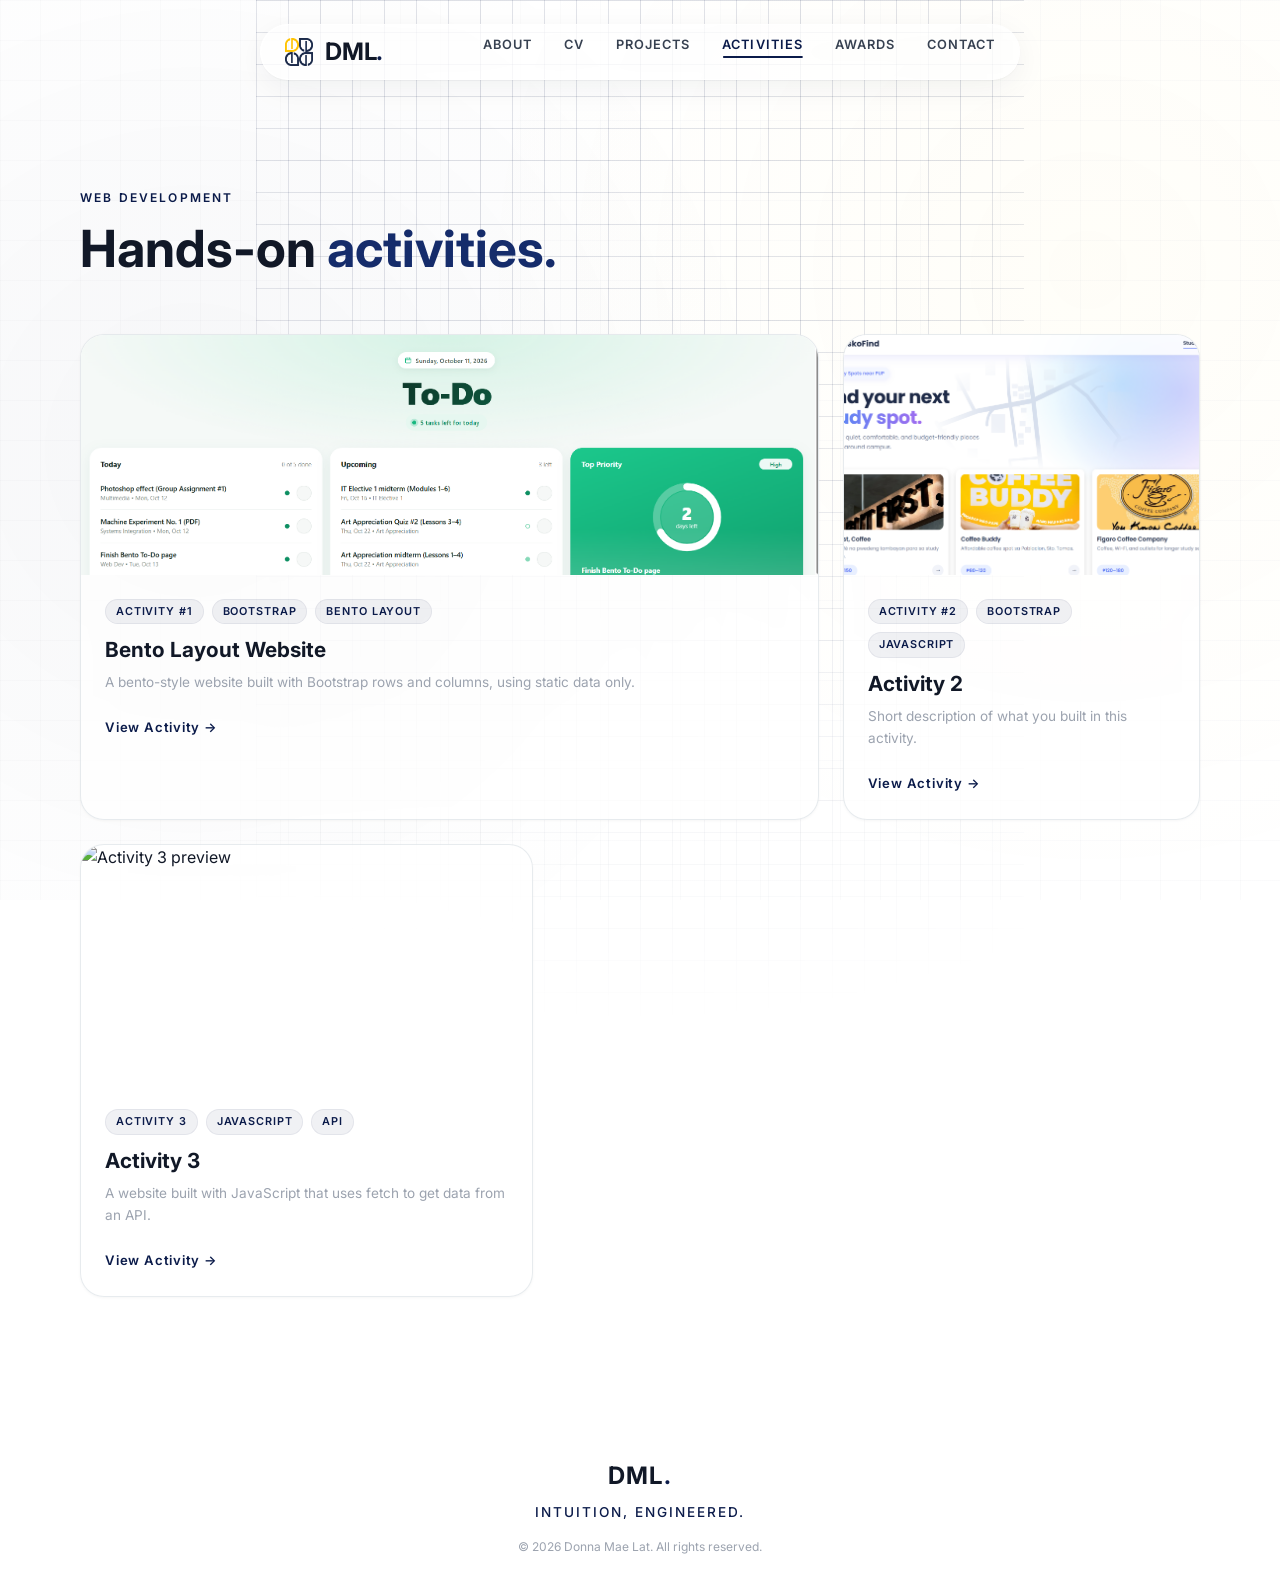
==== commit 15b0dc1c: "add activity 3" ====
--- a/activities.html
+++ b/activities.html
@@ -81,7 +81,7 @@
                 <span class="tag">Bootstrap</span>
                 <span class="tag">JavaScript</span>
               </div>
-              <h3 class="project-title">Activity 2 Title</h3>
+              <h3 class="project-title">Activity 2</h3>
               <p class="project-desc">
                 Short description of what you built in this activity.
               </p>
@@ -90,8 +90,32 @@
             </div>
           </div>
         </div>
+        <!-- Activity 3 -->
+        <div class="bento-3 project-card-wrap">
+          <div class="project-card h-100 reveal-bottom" style="--delay: 0.3s">
+            <div class="project-card-img">
+              <img src="assets/img/activity-3.png" alt="Activity 3 preview" class="w-100 h-100"
+                style="min-height: 220px; object-fit: cover; object-position: top" />
+            </div>
+            <div class="project-card-body">
+              <div class="project-tags">
+                <span class="tag">Activity 3</span>
+                <span class="tag">JavaScript</span>
+                <span class="tag">API</span>
+              </div>
+              <h3 class="project-title">Activity 3</h3>
+              <p class="project-desc">
+                A website built with JavaScript that uses fetch to get data from an API.
+              </p>
+              <a href="https://donnamaelat.github.io/web-dev-activities/Activity-3/" target="_blank" rel="noopener"
+                class="project-link">View Activity →</a>
+            </div>
+          </div>
+        </div>
       </div>
     </div>
+
+
   </section>
 
   <footer class="footer">
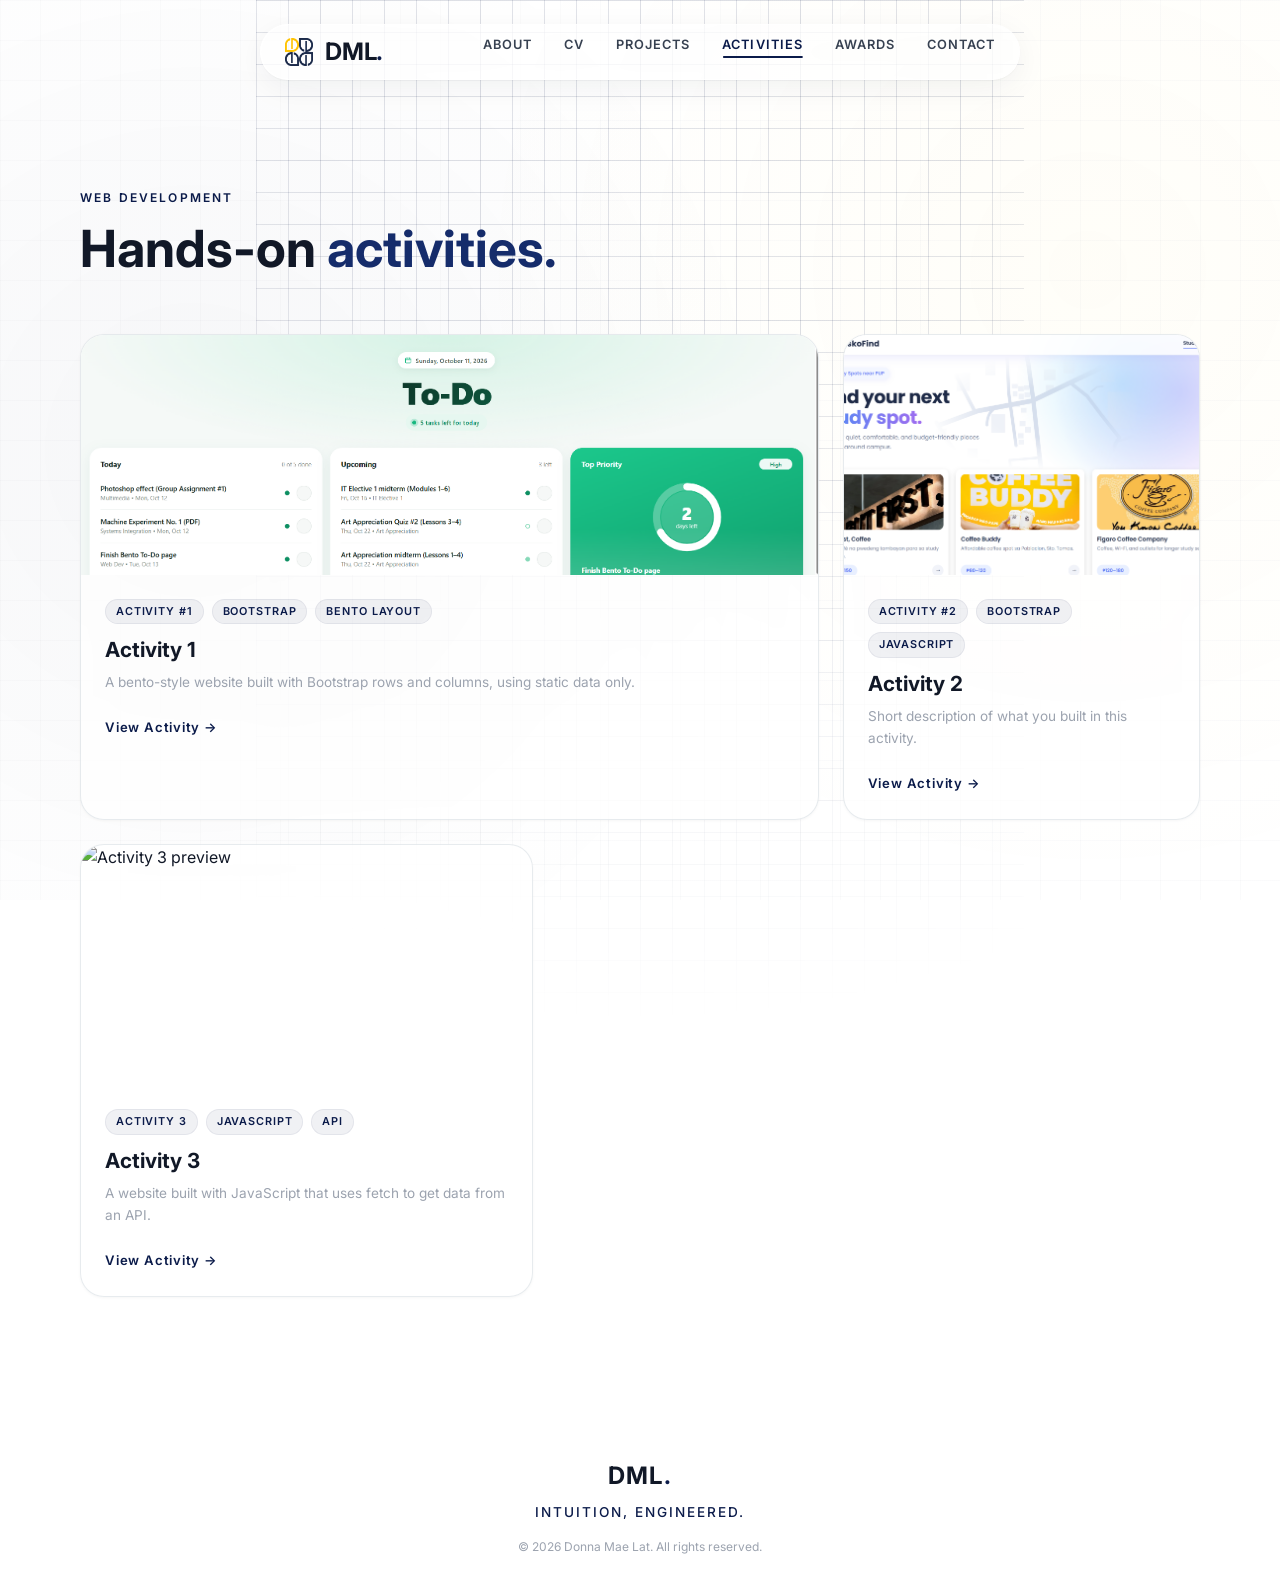
==== commit d6fd8231: "change act1 title" ====
--- a/activities.html
+++ b/activities.html
@@ -57,7 +57,7 @@
                 <span class="tag">Bootstrap</span>
                 <span class="tag">Bento Layout</span>
               </div>
-              <h3 class="project-title">Bento Layout Website</h3>
+              <h3 class="project-title">Activity 1</h3>
               <p class="project-desc">
                 A bento-style website built with Bootstrap rows and columns,
                 using static data only.
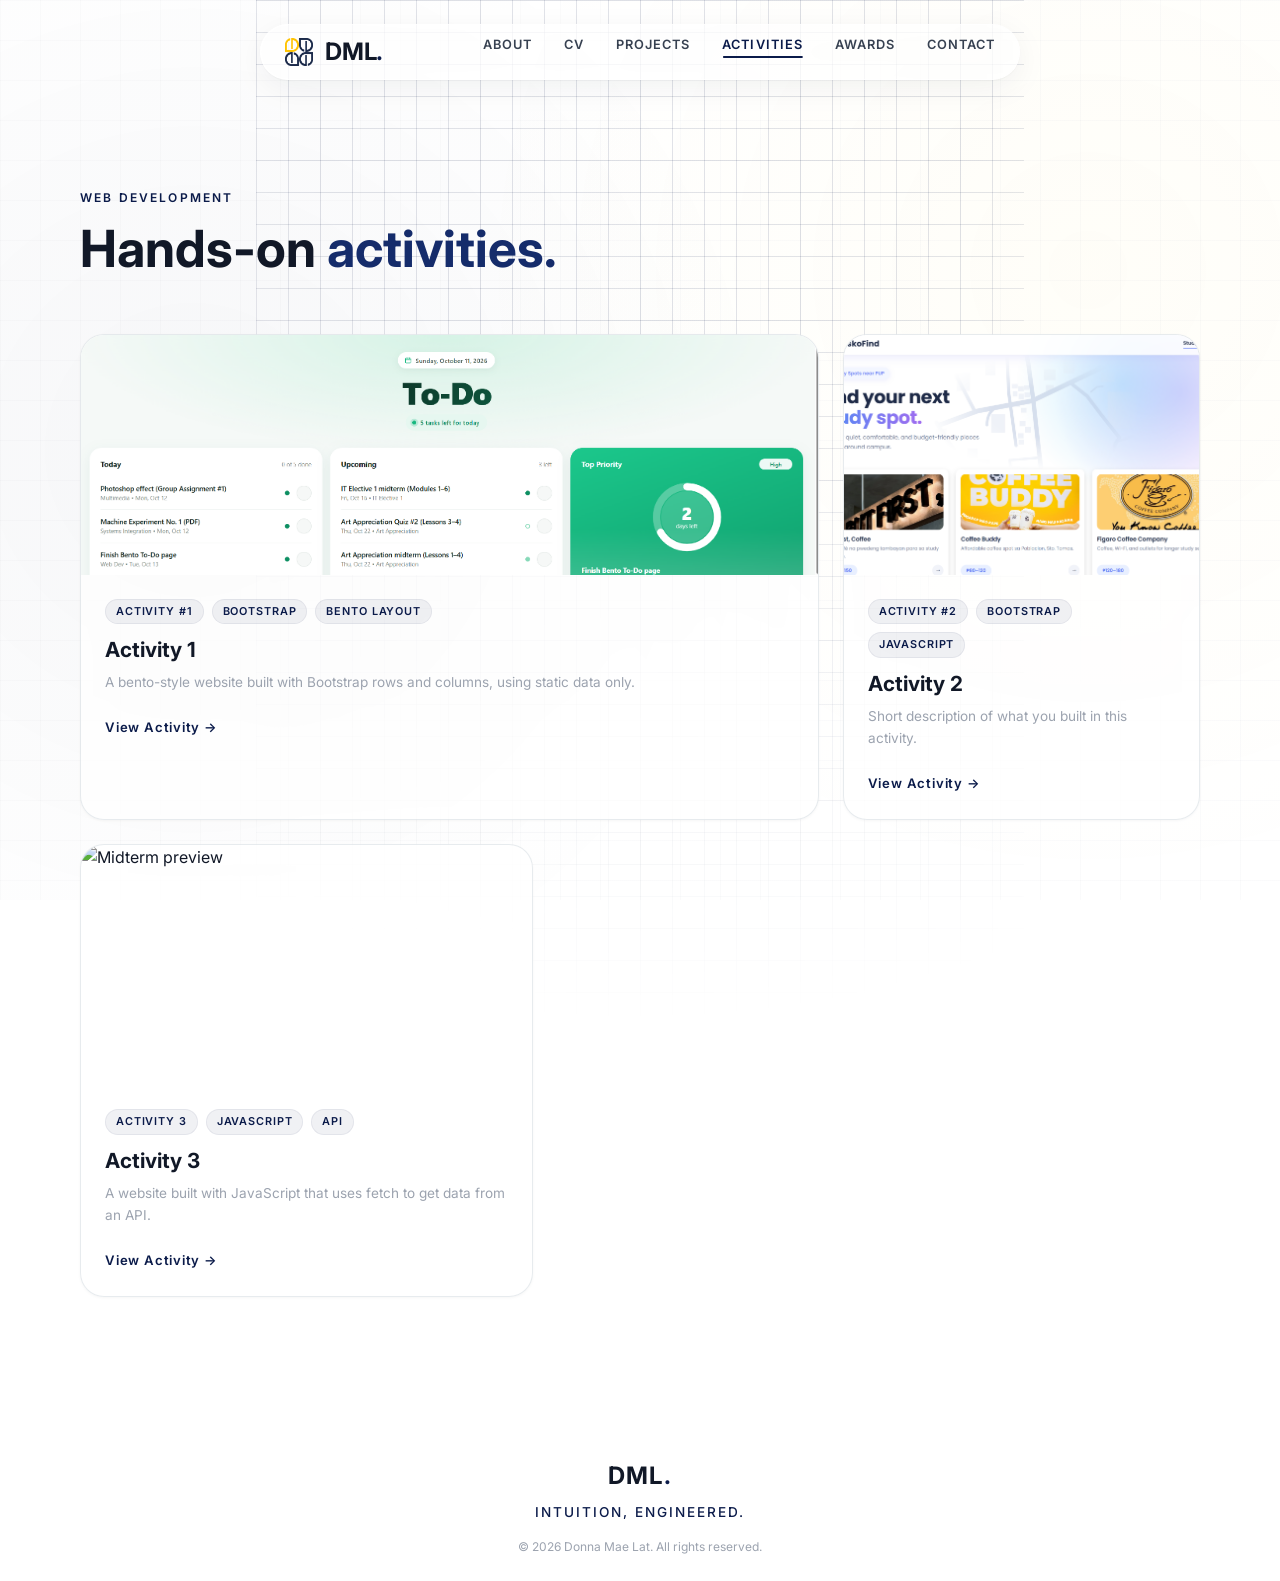
==== commit 57344e72: "fix text in 3rd card" ====
--- a/activities.html
+++ b/activities.html
@@ -94,7 +94,7 @@
         <div class="bento-3 project-card-wrap">
           <div class="project-card h-100 reveal-bottom" style="--delay: 0.3s">
             <div class="project-card-img">
-              <img src="assets/img/activity-3.png" alt="Activity 3 preview" class="w-100 h-100"
+              <img src="assets/img/Midterm.png" alt="Midterm preview" class="w-100 h-100"
                 style="min-height: 220px; object-fit: cover; object-position: top" />
             </div>
             <div class="project-card-body">
@@ -107,7 +107,7 @@
               <p class="project-desc">
                 A website built with JavaScript that uses fetch to get data from an API.
               </p>
-              <a href="https://donnamaelat.github.io/web-dev-activities/Activity-3/" target="_blank" rel="noopener"
+              <a href="https://donnamaelat.github.io/web-dev-activities/Midterm/" target="_blank" rel="noopener"
                 class="project-link">View Activity →</a>
             </div>
           </div>
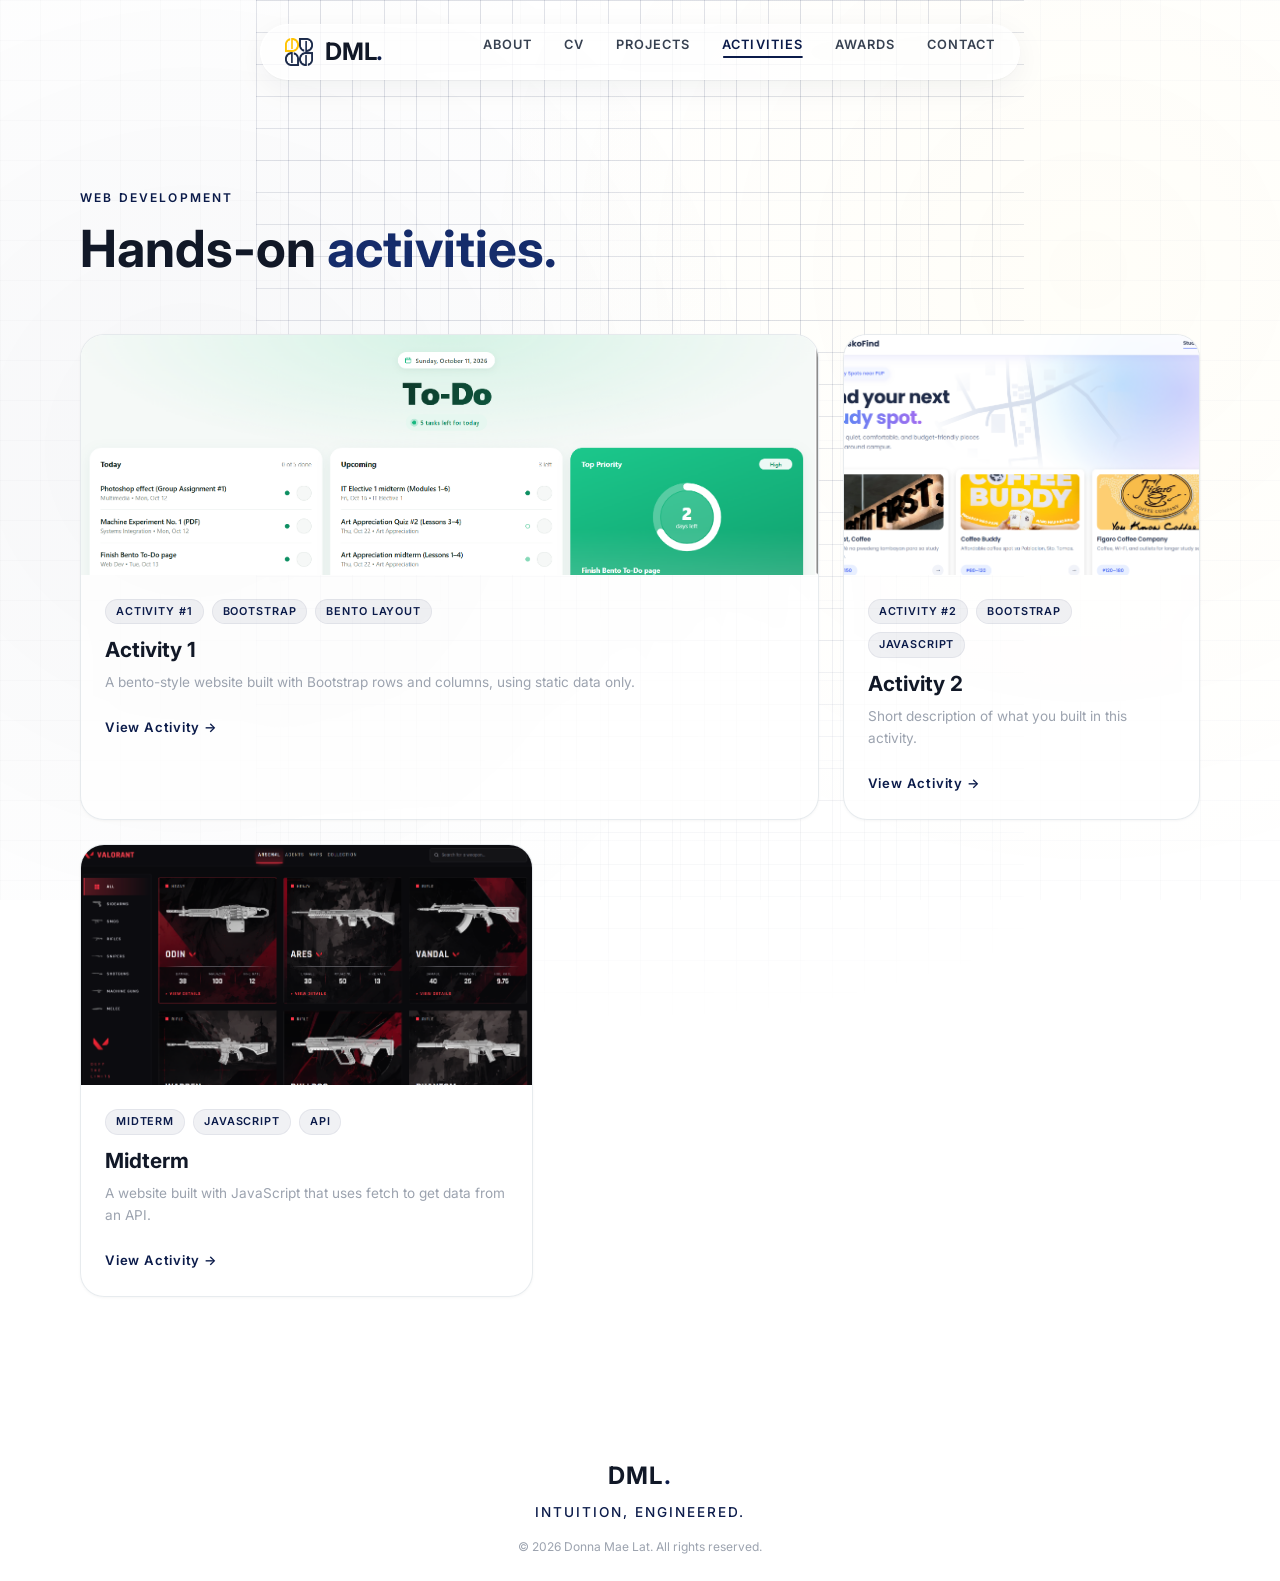
==== commit a215952d: "fix words in cards" ====
--- a/activities.html
+++ b/activities.html
@@ -99,11 +99,11 @@
             </div>
             <div class="project-card-body">
               <div class="project-tags">
-                <span class="tag">Activity 3</span>
+                <span class="tag">Midterm</span>
                 <span class="tag">JavaScript</span>
                 <span class="tag">API</span>
               </div>
-              <h3 class="project-title">Activity 3</h3>
+              <h3 class="project-title">Midterm</h3>
               <p class="project-desc">
                 A website built with JavaScript that uses fetch to get data from an API.
               </p>
